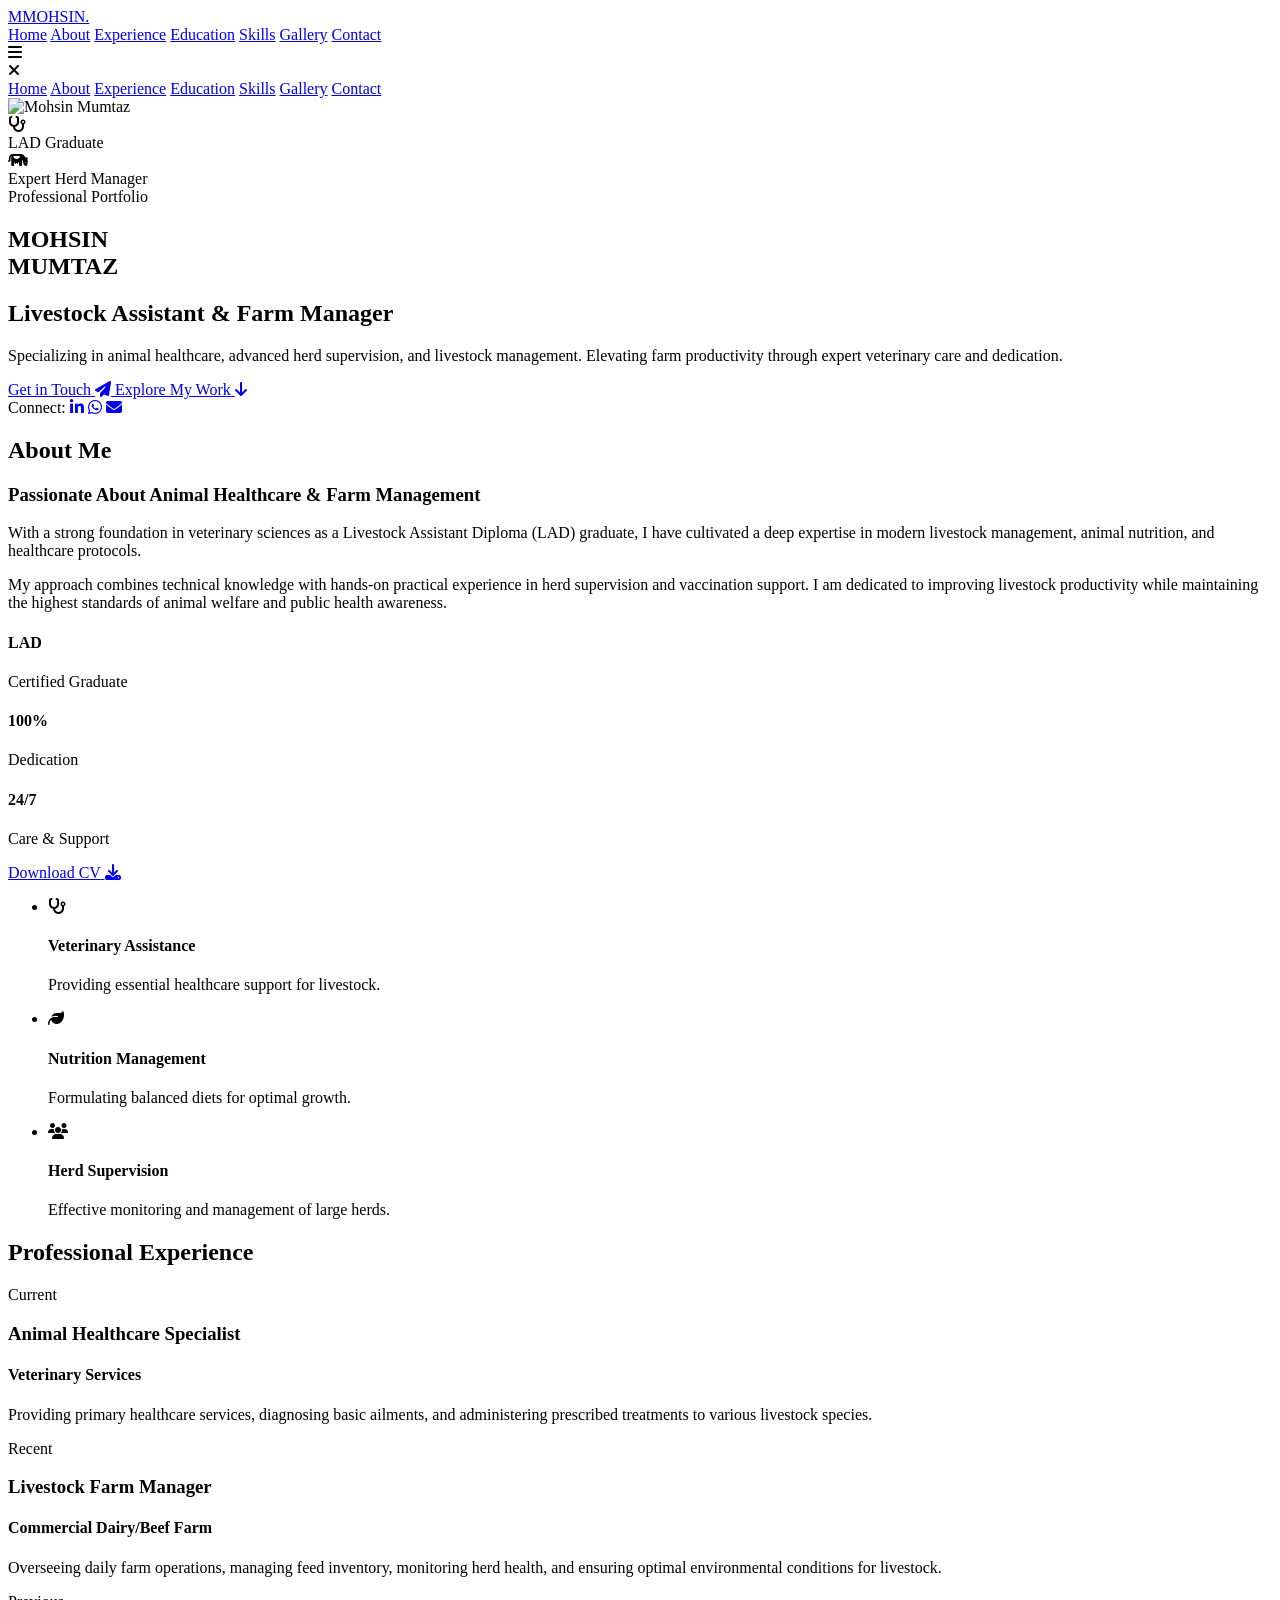
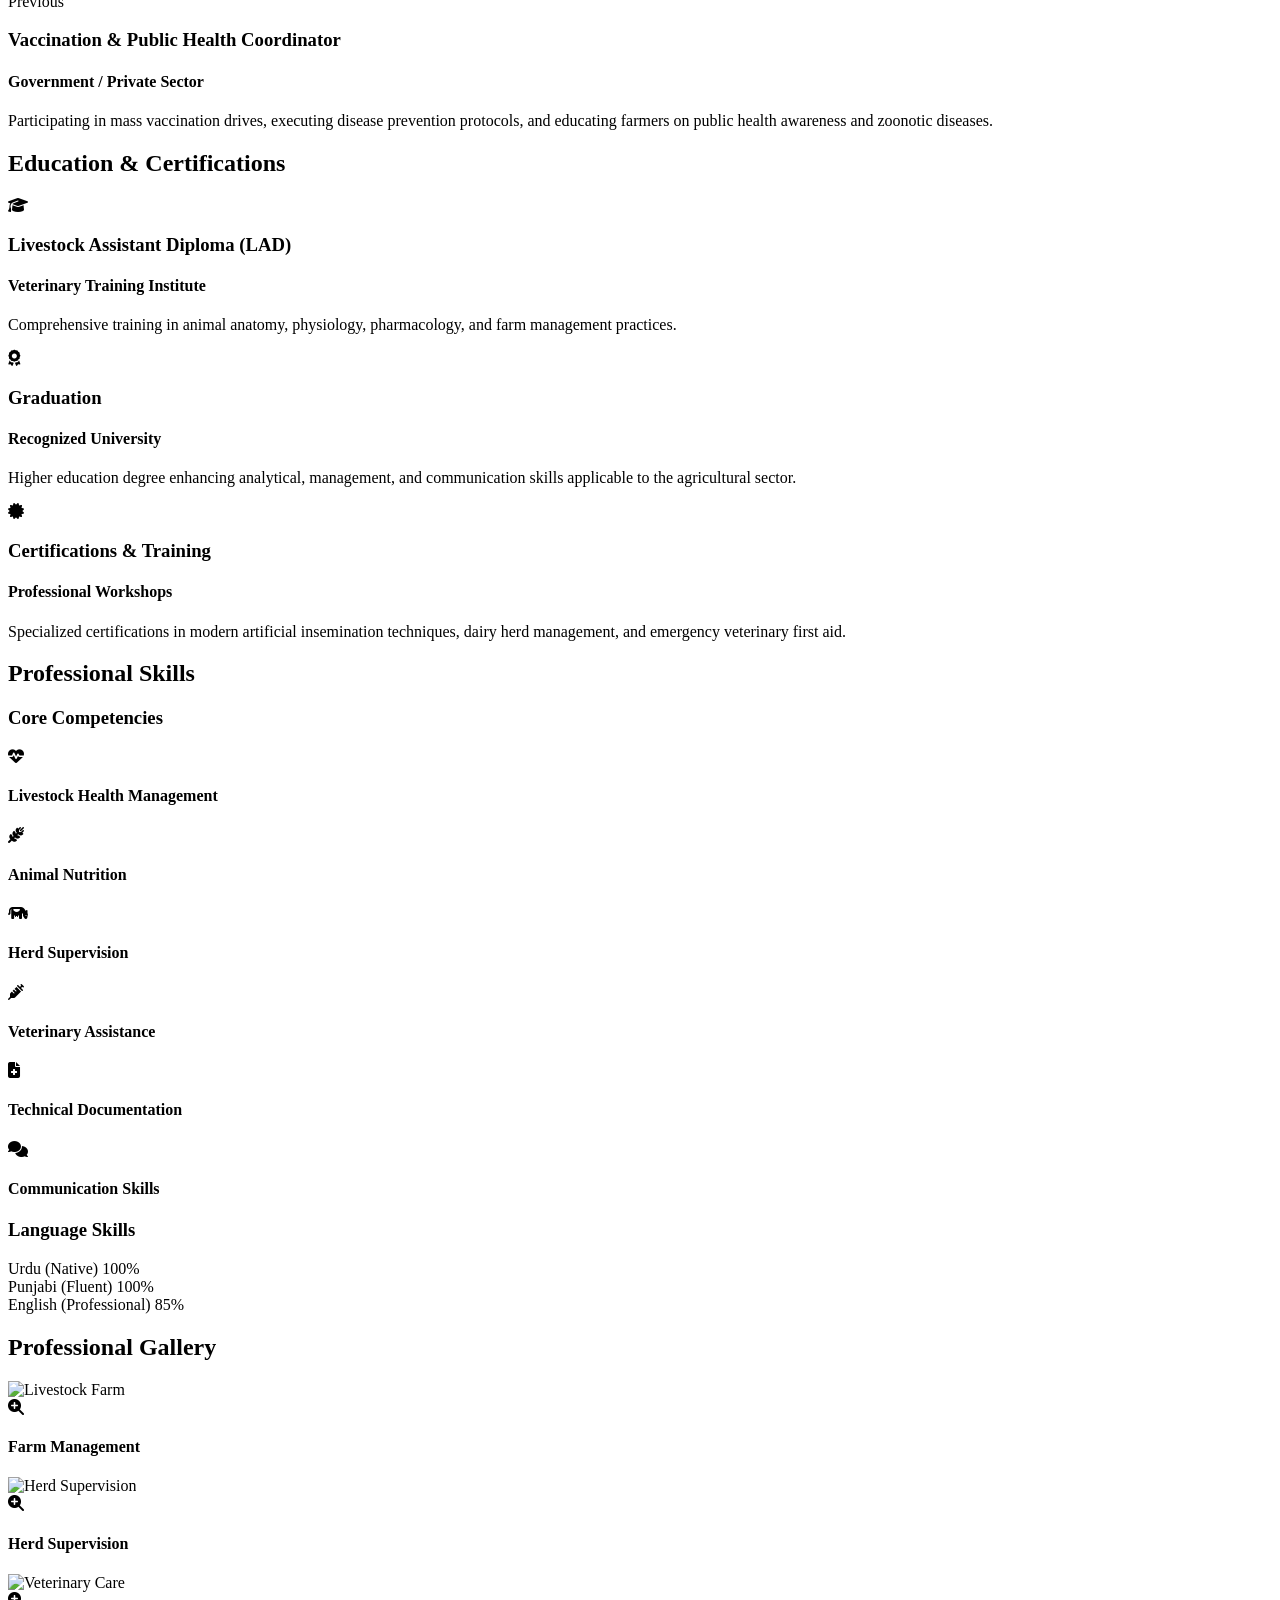
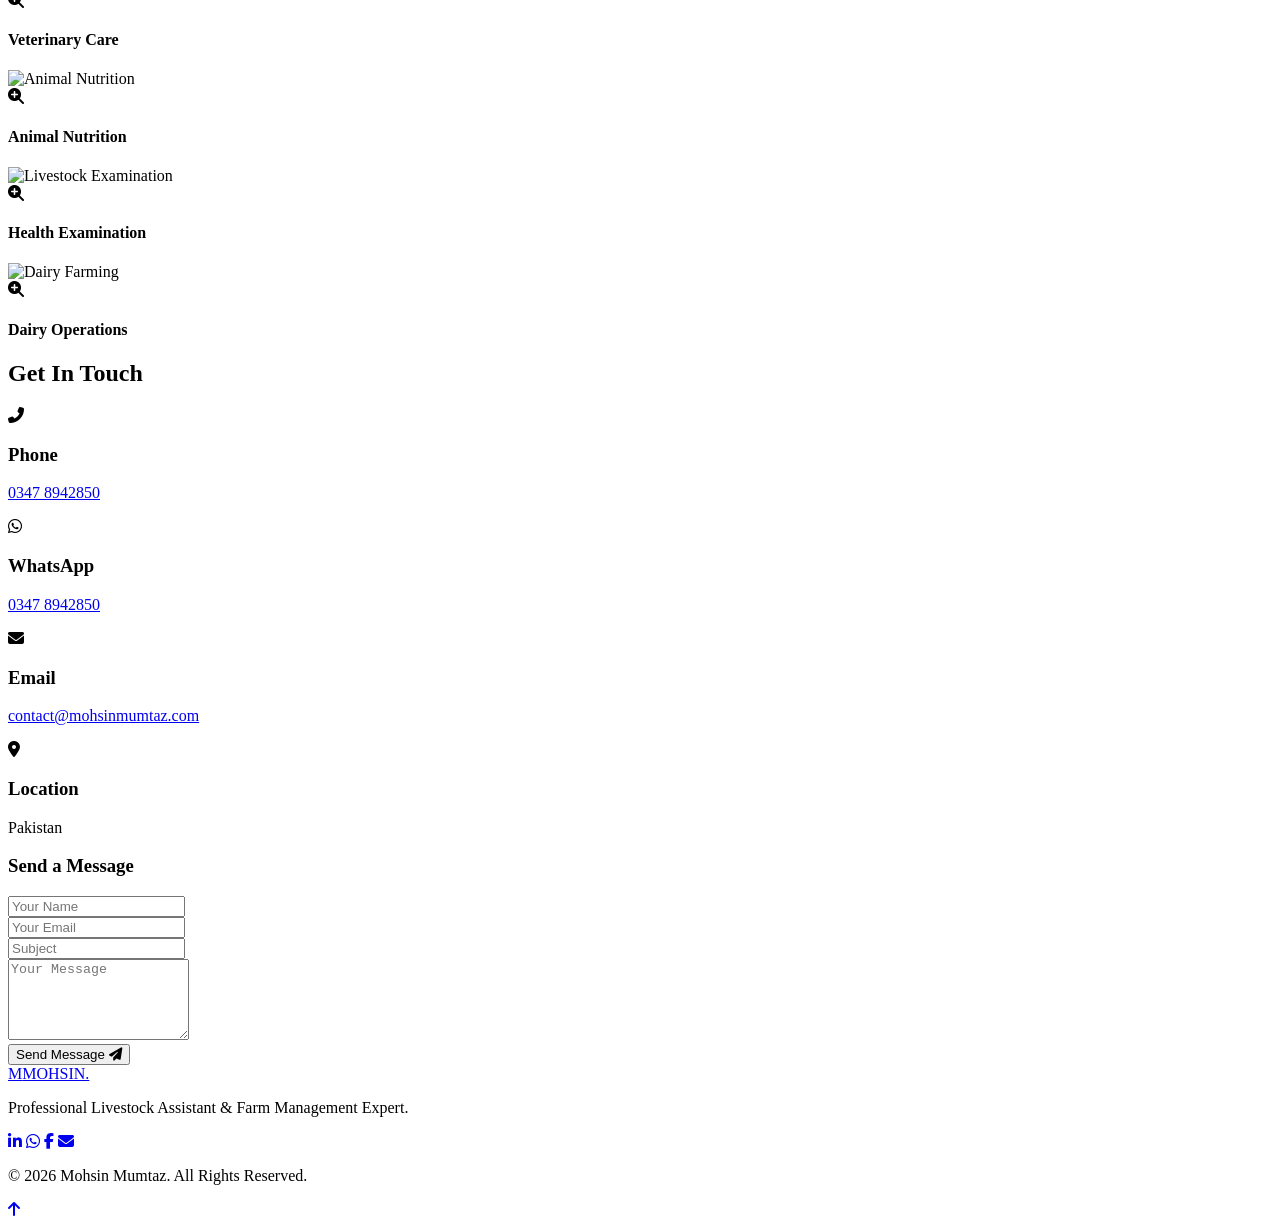
==== index.html @ 1c67858e "Add files via upload" ====
<!DOCTYPE html>
<html lang="en">
<head>
    <meta charset="UTF-8">
    <meta name="viewport" content="width=device-width, initial-scale=1.0">
    <meta name="description" content="Mohsin Mumtaz - Professional Portfolio. Livestock Assistant Diploma (LAD) Graduate specializing in animal healthcare, farm management, and herd supervision.">
    <title>Mohsin Mumtaz | Professional Portfolio</title>
    
    <!-- Fonts -->
    <link rel="preconnect" href="https://fonts.googleapis.com">
    <link rel="preconnect" href="https://fonts.gstatic.com" crossorigin>
    <link href="https://fonts.googleapis.com/css2?family=Outfit:wght@300;400;500;600;700;800&family=Inter:wght@300;400;500;600&display=swap" rel="stylesheet">
    
    <!-- Icons -->
    <link rel="stylesheet" href="https://cdnjs.cloudflare.com/ajax/libs/font-awesome/6.4.0/css/all.min.css">
    
    <!-- Styles -->
    <link rel="stylesheet" href="styles.css">
</head>
<body>
    <!-- Background Effects -->
    <div class="bg-glow bg-glow-1"></div>
    <div class="bg-glow bg-glow-2"></div>
    <div class="bg-glow bg-glow-3"></div>

    <!-- Navigation -->
    <nav class="navbar" id="navbar">
        <div class="container nav-container">
            <a href="#" class="logo">
                <span class="logo-m">M</span><span class="logo-text">MOHSIN.</span>
            </a>
            <div class="nav-links">
                <a href="#home" class="nav-link active">Home</a>
                <a href="#about" class="nav-link">About</a>
                <a href="#experience" class="nav-link">Experience</a>
                <a href="#education" class="nav-link">Education</a>
                <a href="#skills" class="nav-link">Skills</a>
                <a href="#gallery" class="nav-link">Gallery</a>
                <a href="#contact" class="nav-link">Contact</a>
            </div>
            <div class="hamburger">
                <i class="fas fa-bars"></i>
            </div>
        </div>
    </nav>

    <!-- Mobile Menu -->
    <div class="mobile-menu">
        <div class="close-menu"><i class="fas fa-times"></i></div>
        <div class="mobile-nav-links">
            <a href="#home" class="mobile-nav-link">Home</a>
            <a href="#about" class="mobile-nav-link">About</a>
            <a href="#experience" class="mobile-nav-link">Experience</a>
            <a href="#education" class="mobile-nav-link">Education</a>
            <a href="#skills" class="mobile-nav-link">Skills</a>
            <a href="#gallery" class="mobile-nav-link">Gallery</a>
            <a href="#contact" class="mobile-nav-link">Contact</a>
        </div>
    </div>

    <main>
        <!-- Hero Section -->
        <section id="home" class="hero-v2">
            <!-- Animated Background Grid & Blobs -->
            <div class="hero-bg-elements">
                <div class="hero-blob blob-1"></div>
                <div class="hero-blob blob-2"></div>
                <div class="hero-grid"></div>
            </div>
            
            <div class="container hero-v2-container">
                <div class="hero-v2-wrapper">
                    <!-- Central Profile Profile -->
                    <div class="hero-v2-visual reveal-up">
                        <div class="hero-profile-container">
                            <div class="hero-profile-glow"></div>
                            <div class="hero-profile-img-wrap">
                                <img src="profile.jpg" alt="Mohsin Mumtaz" class="hero-profile-img">
                            </div>
                            
                            <!-- Floating Elements -->
                            <div class="hero-float-badge float-left">
                                <div class="badge-icon"><i class="fas fa-stethoscope"></i></div>
                                <div class="badge-text">
                                    <span class="badge-title">LAD</span>
                                    <span class="badge-desc">Graduate</span>
                                </div>
                            </div>
                            
                            <div class="hero-float-badge float-right">
                                <div class="badge-icon"><i class="fas fa-cow"></i></div>
                                <div class="badge-text">
                                    <span class="badge-title">Expert</span>
                                    <span class="badge-desc">Herd Manager</span>
                                </div>
                            </div>
                        </div>
                    </div>

                    <!-- Main Text Content -->
                    <div class="hero-v2-content reveal-up" style="transition-delay: 0.2s;">
                        <div class="hero-v2-greeting">
                            <span class="greeting-line"></span>
                            <span class="greeting-text">Professional Portfolio</span>
                            <span class="greeting-line"></span>
                        </div>
                        <h1 class="hero-v2-title">MOHSIN <br><span class="text-gradient">MUMTAZ</span></h1>
                        <h2 class="hero-v2-subtitle">Livestock Assistant & Farm Manager</h2>
                        <p class="hero-v2-description">
                            Specializing in animal healthcare, advanced herd supervision, and livestock management. Elevating farm productivity through expert veterinary care and dedication.
                        </p>
                        
                        <div class="hero-v2-actions">
                            <a href="#contact" class="btn-glow-primary">
                                <span>Get in Touch</span>
                                <i class="fas fa-paper-plane"></i>
                            </a>
                            <a href="#about" class="btn-glow-secondary">
                                <span>Explore My Work</span>
                                <i class="fas fa-arrow-down"></i>
                            </a>
                        </div>
                        
                        <div class="hero-v2-socials">
                            <span class="social-label">Connect:</span>
                            <a href="#" aria-label="LinkedIn" class="social-bubble"><i class="fab fa-linkedin-in"></i></a>
                            <a href="https://wa.me/923478942850" target="_blank" aria-label="WhatsApp" class="social-bubble"><i class="fab fa-whatsapp"></i></a>
                            <a href="mailto:contact@mohsinmumtaz.com" aria-label="Email" class="social-bubble"><i class="fas fa-envelope"></i></a>
                        </div>
                    </div>
                </div>
            </div>
            
            <div class="scroll-indicator">
                <div class="mouse">
                    <div class="wheel"></div>
                </div>
                <div class="arrow-scroll">
                    <span></span>
                    <span></span>
                    <span></span>
                </div>
            </div>
        </section>

        <!-- About Section -->
        <section id="about" class="about section-padding">
            <div class="container">
                <div class="section-header reveal-up">
                    <h2 class="section-title">About <span class="text-gradient">Me</span></h2>
                    <div class="section-line"></div>
                </div>
                
                <div class="about-content">
                    <div class="about-text reveal-left">
                        <h3 class="about-heading">Passionate About Animal Healthcare & Farm Management</h3>
                        <p>
                            With a strong foundation in veterinary sciences as a Livestock Assistant Diploma (LAD) graduate, I have cultivated a deep expertise in modern livestock management, animal nutrition, and healthcare protocols.
                        </p>
                        <p>
                            My approach combines technical knowledge with hands-on practical experience in herd supervision and vaccination support. I am dedicated to improving livestock productivity while maintaining the highest standards of animal welfare and public health awareness.
                        </p>
                        <div class="stats-grid">
                            <div class="stat-box">
                                <h4 class="stat-number">LAD</h4>
                                <p class="stat-text">Certified Graduate</p>
                            </div>
                            <div class="stat-box">
                                <h4 class="stat-number">100%</h4>
                                <p class="stat-text">Dedication</p>
                            </div>
                            <div class="stat-box">
                                <h4 class="stat-number">24/7</h4>
                                <p class="stat-text">Care & Support</p>
                            </div>
                        </div>
                        <a href="#" class="btn btn-outline mt-4">
                            <span>Download CV</span> <i class="fas fa-download"></i>
                        </a>
                    </div>
                    <div class="about-visual reveal-right">
                        <div class="glass-panel">
                            <ul class="focus-list">
                                <li>
                                    <div class="focus-icon"><i class="fas fa-stethoscope"></i></div>
                                    <div class="focus-text">
                                        <h4>Veterinary Assistance</h4>
                                        <p>Providing essential healthcare support for livestock.</p>
                                    </div>
                                </li>
                                <li>
                                    <div class="focus-icon"><i class="fas fa-leaf"></i></div>
                                    <div class="focus-text">
                                        <h4>Nutrition Management</h4>
                                        <p>Formulating balanced diets for optimal growth.</p>
                                    </div>
                                </li>
                                <li>
                                    <div class="focus-icon"><i class="fas fa-users"></i></div>
                                    <div class="focus-text">
                                        <h4>Herd Supervision</h4>
                                        <p>Effective monitoring and management of large herds.</p>
                                    </div>
                                </li>
                            </ul>
                        </div>
                    </div>
                </div>
            </div>
        </section>

        <!-- Experience Section -->
        <section id="experience" class="experience section-padding bg-darker">
            <div class="container">
                <div class="section-header reveal-up">
                    <h2 class="section-title">Professional <span class="text-gradient">Experience</span></h2>
                    <div class="section-line"></div>
                </div>

                <div class="timeline">
                    <div class="timeline-item reveal-up">
                        <div class="timeline-dot"></div>
                        <div class="timeline-content glass-card">
                            <div class="timeline-date">Current</div>
                            <h3 class="timeline-title">Animal Healthcare Specialist</h3>
                            <h4 class="timeline-subtitle">Veterinary Services</h4>
                            <p>Providing primary healthcare services, diagnosing basic ailments, and administering prescribed treatments to various livestock species.</p>
                        </div>
                    </div>
                    
                    <div class="timeline-item reveal-up" style="transition-delay: 0.1s;">
                        <div class="timeline-dot"></div>
                        <div class="timeline-content glass-card">
                            <div class="timeline-date">Recent</div>
                            <h3 class="timeline-title">Livestock Farm Manager</h3>
                            <h4 class="timeline-subtitle">Commercial Dairy/Beef Farm</h4>
                            <p>Overseeing daily farm operations, managing feed inventory, monitoring herd health, and ensuring optimal environmental conditions for livestock.</p>
                        </div>
                    </div>

                    <div class="timeline-item reveal-up" style="transition-delay: 0.2s;">
                        <div class="timeline-dot"></div>
                        <div class="timeline-content glass-card">
                            <div class="timeline-date">Previous</div>
                            <h3 class="timeline-title">Vaccination & Public Health Coordinator</h3>
                            <h4 class="timeline-subtitle">Government / Private Sector</h4>
                            <p>Participating in mass vaccination drives, executing disease prevention protocols, and educating farmers on public health awareness and zoonotic diseases.</p>
                        </div>
                    </div>
                </div>
            </div>
        </section>

        <!-- Education Section -->
        <section id="education" class="education section-padding">
            <div class="container">
                <div class="section-header reveal-up">
                    <h2 class="section-title">Education & <span class="text-gradient">Certifications</span></h2>
                    <div class="section-line"></div>
                </div>

                <div class="edu-grid">
                    <div class="edu-card glass-card reveal-up">
                        <div class="edu-icon"><i class="fas fa-graduation-cap"></i></div>
                        <div class="edu-content">
                            <h3 class="edu-degree">Livestock Assistant Diploma (LAD)</h3>
                            <h4 class="edu-institute">Veterinary Training Institute</h4>
                            <p class="edu-desc">Comprehensive training in animal anatomy, physiology, pharmacology, and farm management practices.</p>
                        </div>
                    </div>
                    
                    <div class="edu-card glass-card reveal-up" style="transition-delay: 0.1s;">
                        <div class="edu-icon"><i class="fas fa-award"></i></div>
                        <div class="edu-content">
                            <h3 class="edu-degree">Graduation</h3>
                            <h4 class="edu-institute">Recognized University</h4>
                            <p class="edu-desc">Higher education degree enhancing analytical, management, and communication skills applicable to the agricultural sector.</p>
                        </div>
                    </div>

                    <div class="edu-card glass-card reveal-up" style="transition-delay: 0.2s;">
                        <div class="edu-icon"><i class="fas fa-certificate"></i></div>
                        <div class="edu-content">
                            <h3 class="edu-degree">Certifications & Training</h3>
                            <h4 class="edu-institute">Professional Workshops</h4>
                            <p class="edu-desc">Specialized certifications in modern artificial insemination techniques, dairy herd management, and emergency veterinary first aid.</p>
                        </div>
                    </div>
                </div>
            </div>
        </section>

        <!-- Skills Section -->
        <section id="skills" class="skills section-padding bg-darker">
            <div class="container">
                <div class="section-header reveal-up">
                    <h2 class="section-title">Professional <span class="text-gradient">Skills</span></h2>
                    <div class="section-line"></div>
                </div>

                <div class="skills-wrapper">
                    <div class="tech-skills">
                        <h3 class="skills-heading reveal-up">Core Competencies</h3>
                        <div class="skills-grid">
                            <div class="skill-card glass-card reveal-up">
                                <i class="fas fa-heartbeat skill-icon"></i>
                                <h4>Livestock Health Management</h4>
                            </div>
                            <div class="skill-card glass-card reveal-up" style="transition-delay: 0.05s;">
                                <i class="fas fa-wheat-awn skill-icon"></i>
                                <h4>Animal Nutrition</h4>
                            </div>
                            <div class="skill-card glass-card reveal-up" style="transition-delay: 0.1s;">
                                <i class="fas fa-cow skill-icon"></i>
                                <h4>Herd Supervision</h4>
                            </div>
                            <div class="skill-card glass-card reveal-up" style="transition-delay: 0.15s;">
                                <i class="fas fa-syringe skill-icon"></i>
                                <h4>Veterinary Assistance</h4>
                            </div>
                            <div class="skill-card glass-card reveal-up" style="transition-delay: 0.2s;">
                                <i class="fas fa-file-medical skill-icon"></i>
                                <h4>Technical Documentation</h4>
                            </div>
                            <div class="skill-card glass-card reveal-up" style="transition-delay: 0.25s;">
                                <i class="fas fa-comments skill-icon"></i>
                                <h4>Communication Skills</h4>
                            </div>
                        </div>
                    </div>

                    <div class="lang-skills reveal-left">
                        <h3 class="skills-heading">Language Skills</h3>
                        <div class="lang-container glass-panel">
                            <div class="lang-item">
                                <div class="lang-info">
                                    <span class="lang-name">Urdu (Native)</span>
                                    <span class="lang-percent">100%</span>
                                </div>
                                <div class="progress-bar">
                                    <div class="progress" style="width: 100%;"></div>
                                </div>
                            </div>
                            <div class="lang-item">
                                <div class="lang-info">
                                    <span class="lang-name">Punjabi (Fluent)</span>
                                    <span class="lang-percent">100%</span>
                                </div>
                                <div class="progress-bar">
                                    <div class="progress" style="width: 100%;"></div>
                                </div>
                            </div>
                            <div class="lang-item">
                                <div class="lang-info">
                                    <span class="lang-name">English (Professional)</span>
                                    <span class="lang-percent">85%</span>
                                </div>
                                <div class="progress-bar">
                                    <div class="progress" style="width: 85%;"></div>
                                </div>
                            </div>
                        </div>
                    </div>
                </div>
            </div>
        </section>

        <!-- Gallery Section -->
        <section id="gallery" class="gallery section-padding">
            <div class="container">
                <div class="section-header reveal-up">
                    <h2 class="section-title">Professional <span class="text-gradient">Gallery</span></h2>
                    <div class="section-line"></div>
                </div>

                <div class="gallery-grid">
                    <div class="gallery-item reveal-up">
                        <div class="gallery-img-wrapper">
                            <img src="https://images.unsplash.com/photo-1544026246-a454cb00c4c5?auto=format&fit=crop&q=80" alt="Livestock Farm" class="gallery-img">
                            <div class="gallery-overlay">
                                <div class="gallery-overlay-content">
                                    <i class="fas fa-search-plus"></i>
                                    <h4>Farm Management</h4>
                                </div>
                            </div>
                        </div>
                    </div>
                    <div class="gallery-item reveal-up" style="transition-delay: 0.1s;">
                        <div class="gallery-img-wrapper">
                            <img src="https://images.unsplash.com/photo-1582049303350-a9cb57b7bb69?auto=format&fit=crop&q=80" alt="Herd Supervision" class="gallery-img">
                            <div class="gallery-overlay">
                                <div class="gallery-overlay-content">
                                    <i class="fas fa-search-plus"></i>
                                    <h4>Herd Supervision</h4>
                                </div>
                            </div>
                        </div>
                    </div>
                    <div class="gallery-item reveal-up" style="transition-delay: 0.2s;">
                        <div class="gallery-img-wrapper">
                            <img src="https://images.unsplash.com/photo-1524024973431-2ad916746881?auto=format&fit=crop&q=80" alt="Veterinary Care" class="gallery-img">
                            <div class="gallery-overlay">
                                <div class="gallery-overlay-content">
                                    <i class="fas fa-search-plus"></i>
                                    <h4>Veterinary Care</h4>
                                </div>
                            </div>
                        </div>
                    </div>
                    <div class="gallery-item reveal-up">
                        <div class="gallery-img-wrapper">
                            <img src="https://images.unsplash.com/photo-1596733430284-f74370603735?auto=format&fit=crop&q=80" alt="Animal Nutrition" class="gallery-img">
                            <div class="gallery-overlay">
                                <div class="gallery-overlay-content">
                                    <i class="fas fa-search-plus"></i>
                                    <h4>Animal Nutrition</h4>
                                </div>
                            </div>
                        </div>
                    </div>
                    <div class="gallery-item reveal-up" style="transition-delay: 0.1s;">
                        <div class="gallery-img-wrapper">
                            <img src="https://images.unsplash.com/photo-1516467508483-a7212febe31a?auto=format&fit=crop&q=80" alt="Livestock Examination" class="gallery-img">
                            <div class="gallery-overlay">
                                <div class="gallery-overlay-content">
                                    <i class="fas fa-search-plus"></i>
                                    <h4>Health Examination</h4>
                                </div>
                            </div>
                        </div>
                    </div>
                    <div class="gallery-item reveal-up" style="transition-delay: 0.2s;">
                        <div class="gallery-img-wrapper">
                            <img src="https://images.unsplash.com/photo-1500595046743-cd271d694d30?auto=format&fit=crop&q=80" alt="Dairy Farming" class="gallery-img">
                            <div class="gallery-overlay">
                                <div class="gallery-overlay-content">
                                    <i class="fas fa-search-plus"></i>
                                    <h4>Dairy Operations</h4>
                                </div>
                            </div>
                        </div>
                    </div>
                </div>
            </div>
        </section>

        <!-- Contact Section -->
        <section id="contact" class="contact section-padding bg-darker">
            <div class="container">
                <div class="section-header reveal-up">
                    <h2 class="section-title">Get In <span class="text-gradient">Touch</span></h2>
                    <div class="section-line"></div>
                </div>

                <div class="contact-wrapper">
                    <div class="contact-info reveal-left">
                        <div class="contact-card glass-card">
                            <div class="contact-icon"><i class="fas fa-phone-alt"></i></div>
                            <div class="contact-details">
                                <h3>Phone</h3>
                                <p><a href="tel:+923478942850">0347 8942850</a></p>
                            </div>
                        </div>
                        
                        <div class="contact-card glass-card">
                            <div class="contact-icon"><i class="fab fa-whatsapp"></i></div>
                            <div class="contact-details">
                                <h3>WhatsApp</h3>
                                <p><a href="https://wa.me/923478942850" target="_blank">0347 8942850</a></p>
                            </div>
                        </div>

                        <div class="contact-card glass-card">
                            <div class="contact-icon"><i class="fas fa-envelope"></i></div>
                            <div class="contact-details">
                                <h3>Email</h3>
                                <p><a href="mailto:contact@mohsinmumtaz.com">contact@mohsinmumtaz.com</a></p>
                            </div>
                        </div>

                        <div class="contact-card glass-card">
                            <div class="contact-icon"><i class="fas fa-map-marker-alt"></i></div>
                            <div class="contact-details">
                                <h3>Location</h3>
                                <p>Pakistan</p>
                            </div>
                        </div>
                    </div>

                    <div class="contact-form-container glass-panel reveal-right">
                        <h3 class="form-title">Send a Message</h3>
                        <form class="contact-form" id="contactForm">
                            <div class="form-group">
                                <input type="text" id="name" class="form-control" placeholder="Your Name" required>
                            </div>
                            <div class="form-group">
                                <input type="email" id="email" class="form-control" placeholder="Your Email" required>
                            </div>
                            <div class="form-group">
                                <input type="text" id="subject" class="form-control" placeholder="Subject" required>
                            </div>
                            <div class="form-group">
                                <textarea id="message" class="form-control" rows="5" placeholder="Your Message" required></textarea>
                            </div>
                            <button type="submit" class="btn btn-primary btn-block">
                                <span>Send Message</span> <i class="fas fa-paper-plane"></i>
                            </button>
                        </form>
                    </div>
                </div>
            </div>
        </section>
    </main>

    <!-- Footer -->
    <footer class="footer">
        <div class="container">
            <div class="footer-content">
                <div class="footer-brand">
                    <a href="#" class="logo">
                        <span class="logo-m">M</span><span class="logo-text">MOHSIN.</span>
                    </a>
                    <p class="footer-desc">Professional Livestock Assistant & Farm Management Expert.</p>
                </div>
                <div class="footer-social">
                    <a href="#" class="social-icon"><i class="fab fa-linkedin-in"></i></a>
                    <a href="https://wa.me/923478942850" class="social-icon" target="_blank"><i class="fab fa-whatsapp"></i></a>
                    <a href="#" class="social-icon"><i class="fab fa-facebook-f"></i></a>
                    <a href="mailto:contact@mohsinmumtaz.com" class="social-icon"><i class="fas fa-envelope"></i></a>
                </div>
            </div>
            <div class="footer-bottom">
                <p>&copy; 2026 Mohsin Mumtaz. All Rights Reserved.</p>
            </div>
        </div>
        
        <a href="#home" class="scroll-top" id="scrollTop">
            <i class="fas fa-arrow-up"></i>
        </a>
    </footer>

    <script src="script.js"></script>
</body>
</html>
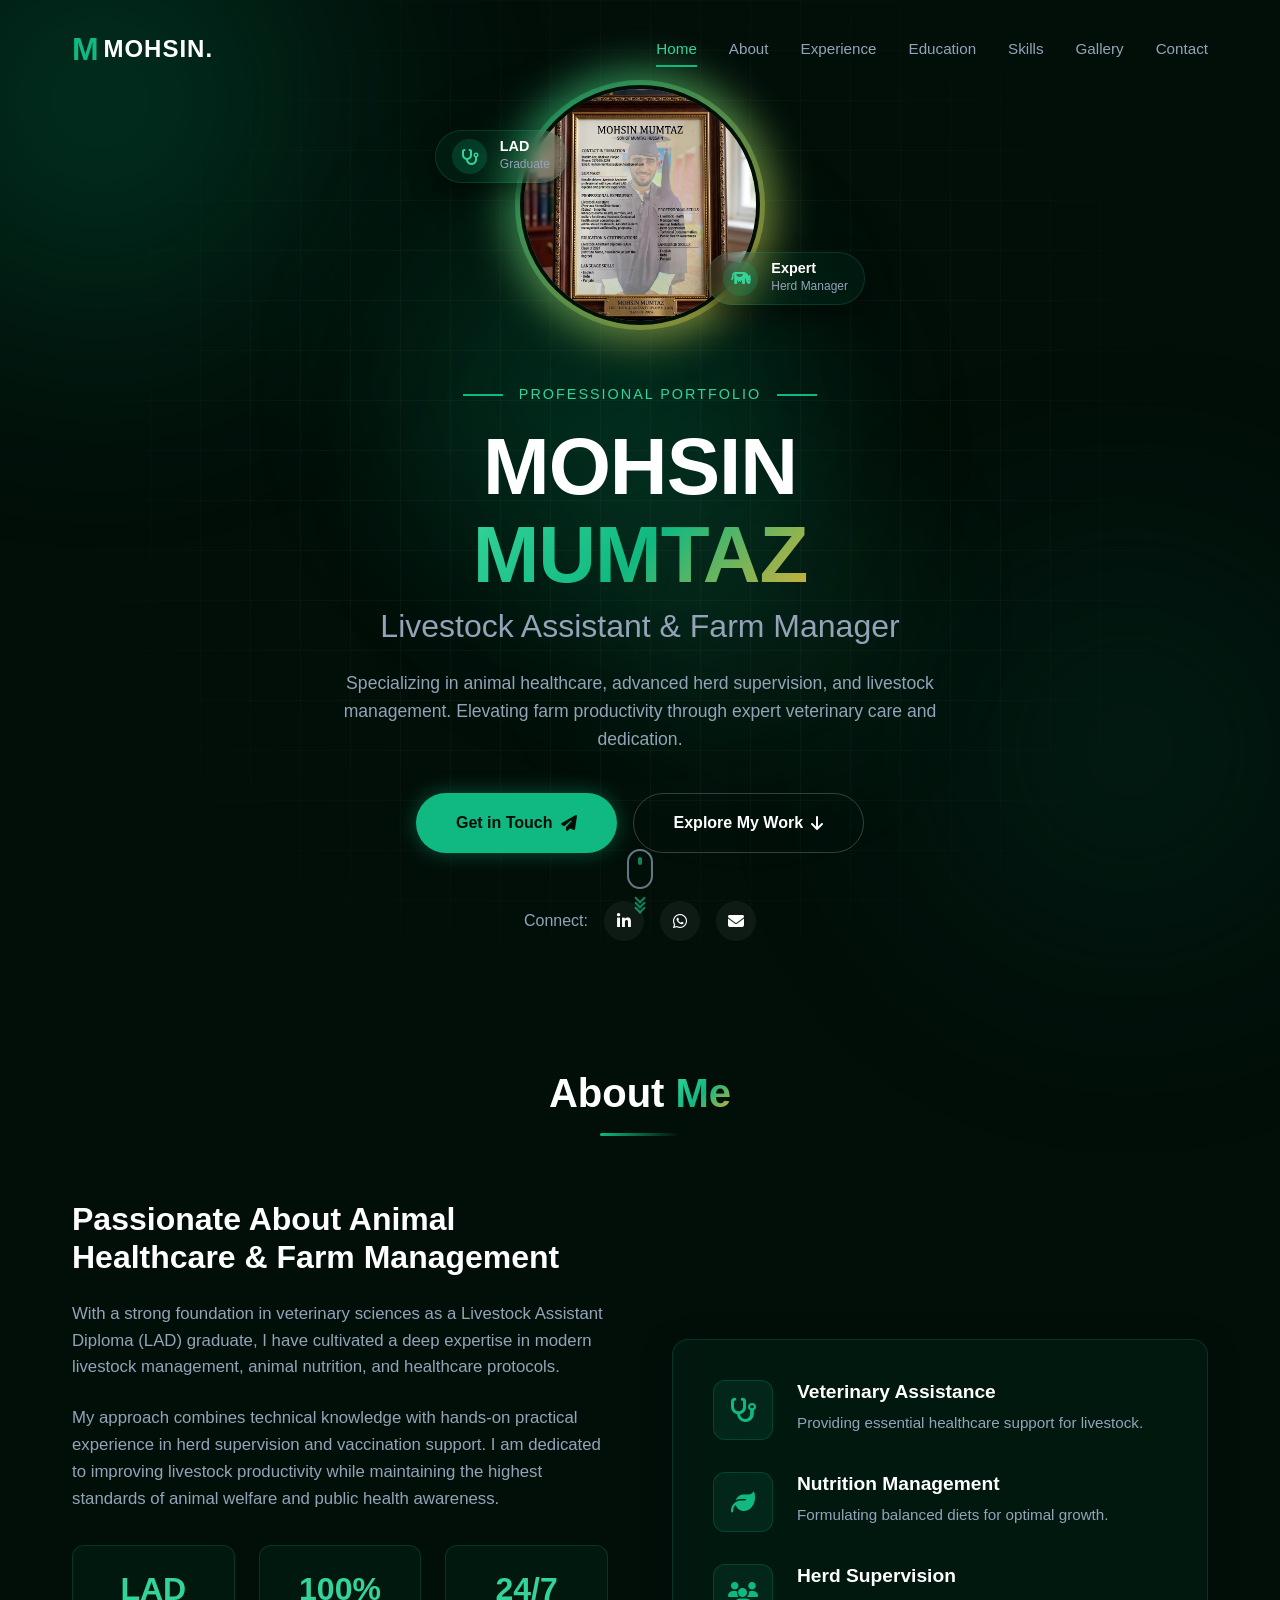
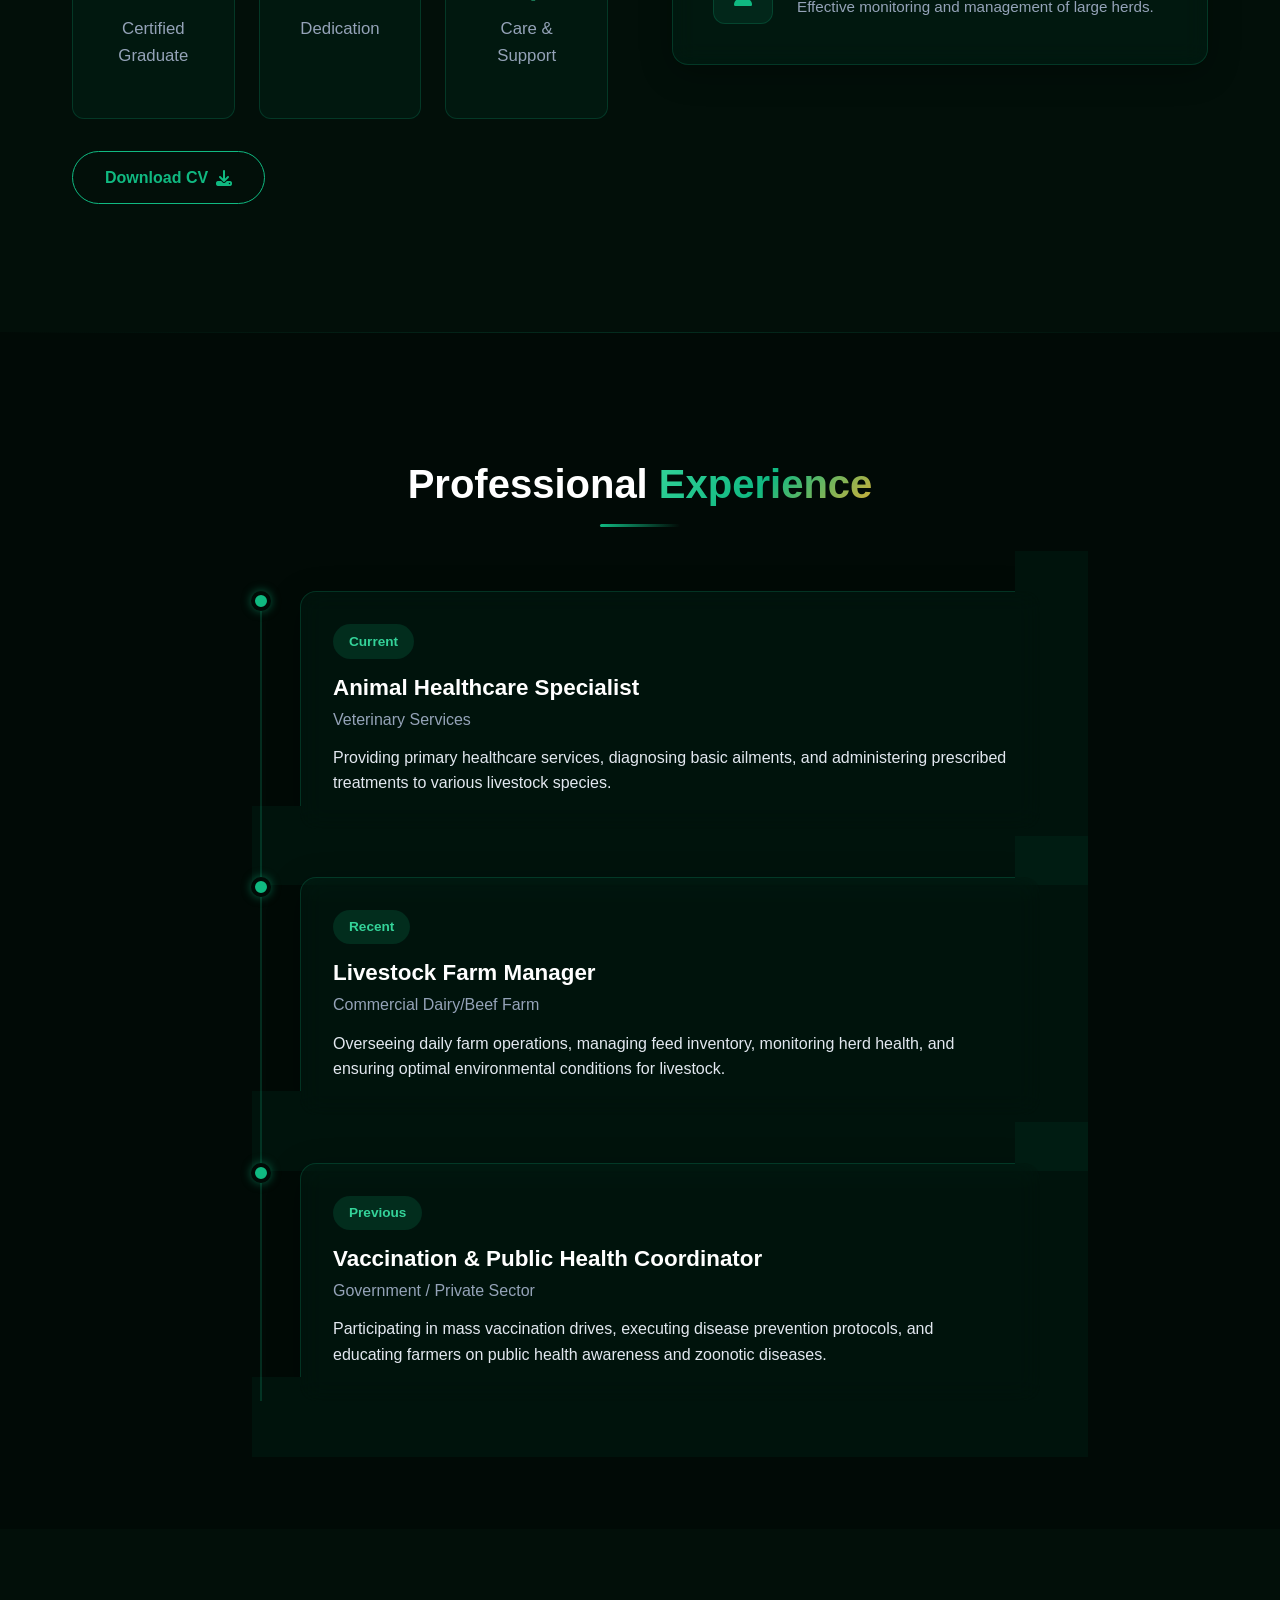
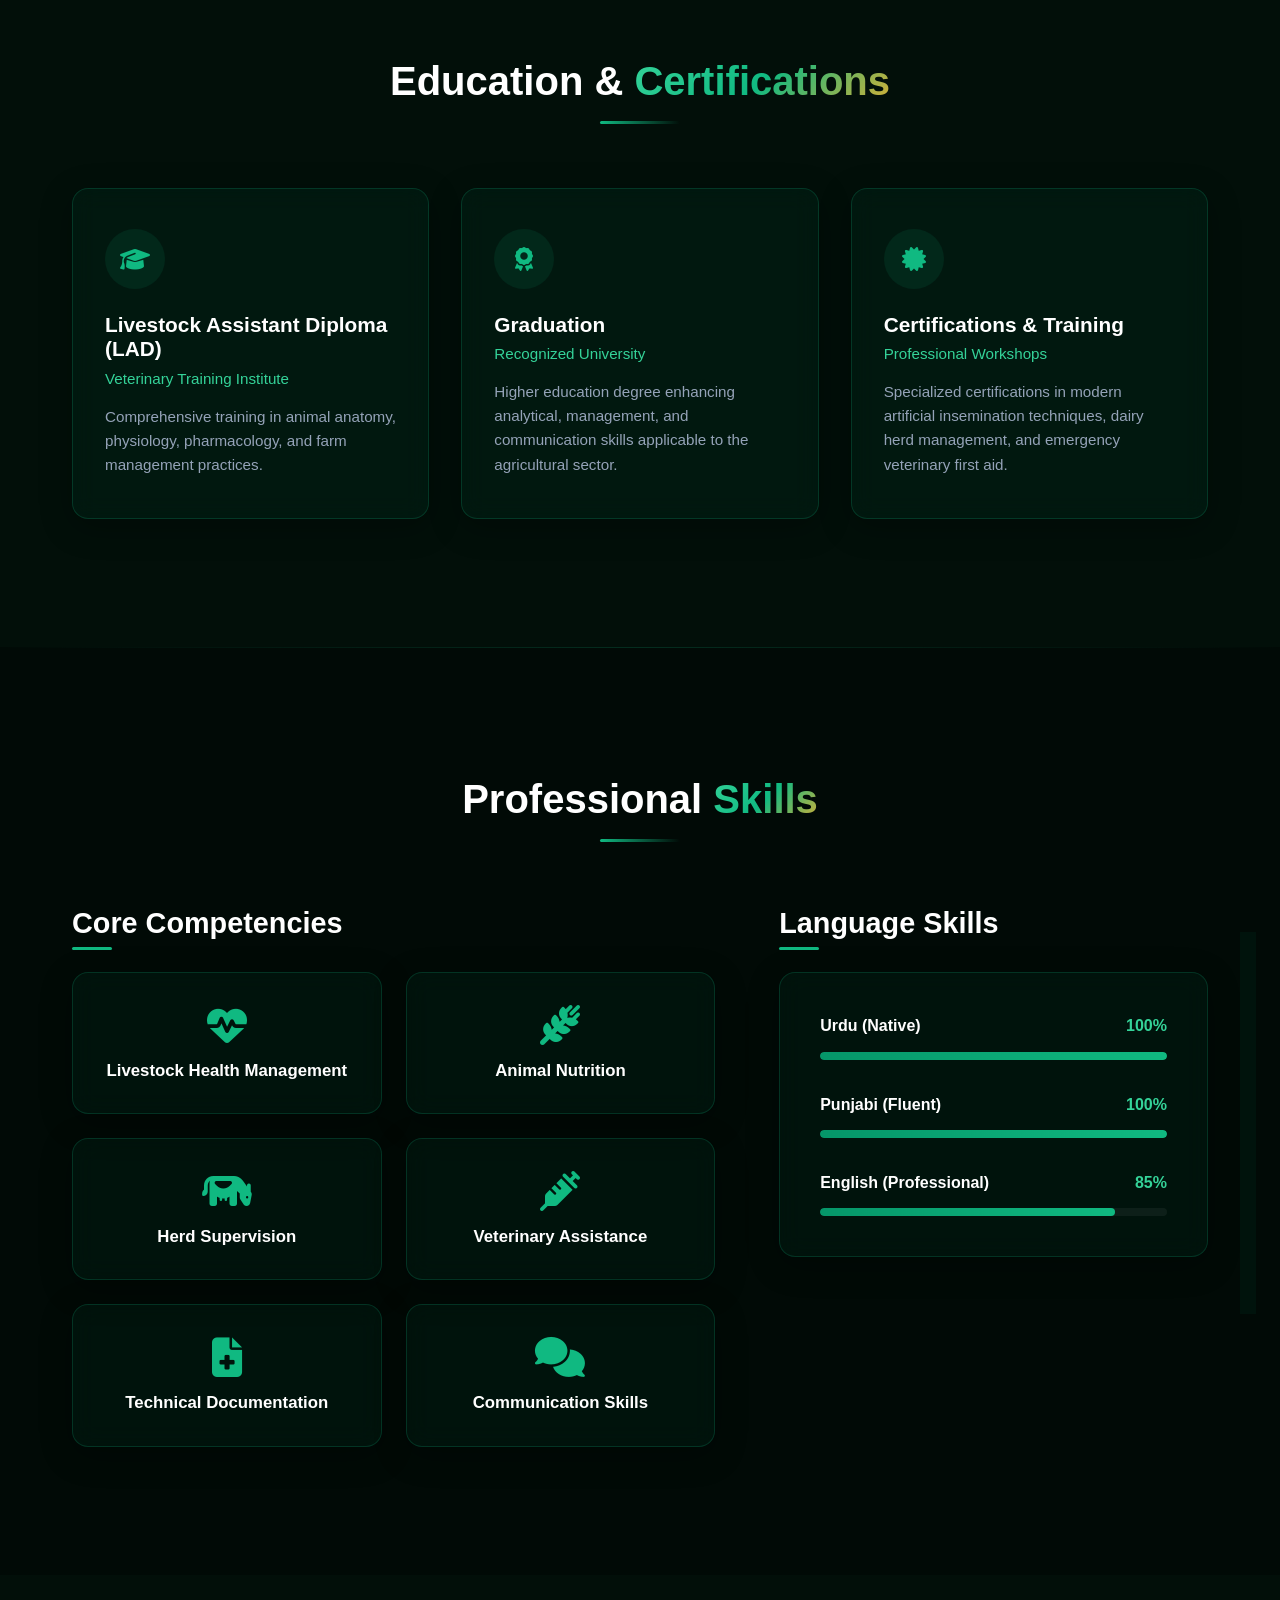
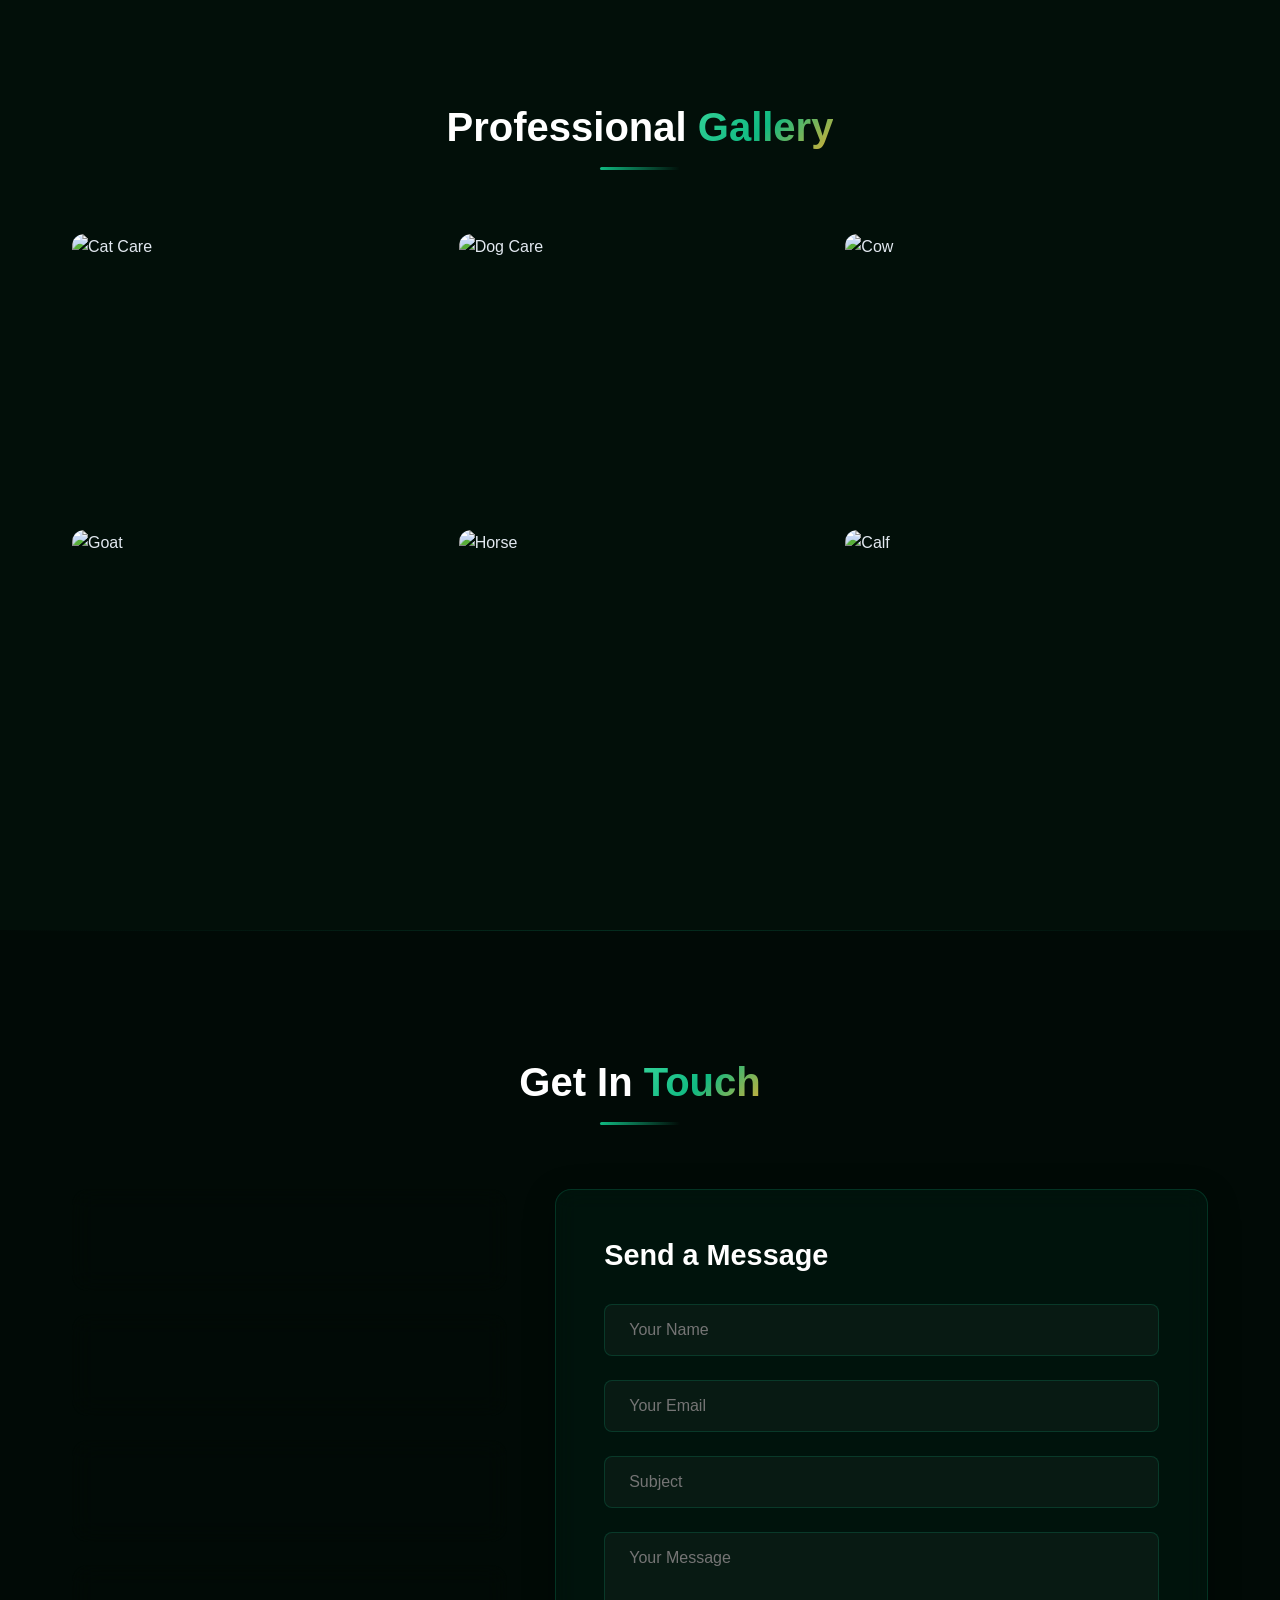
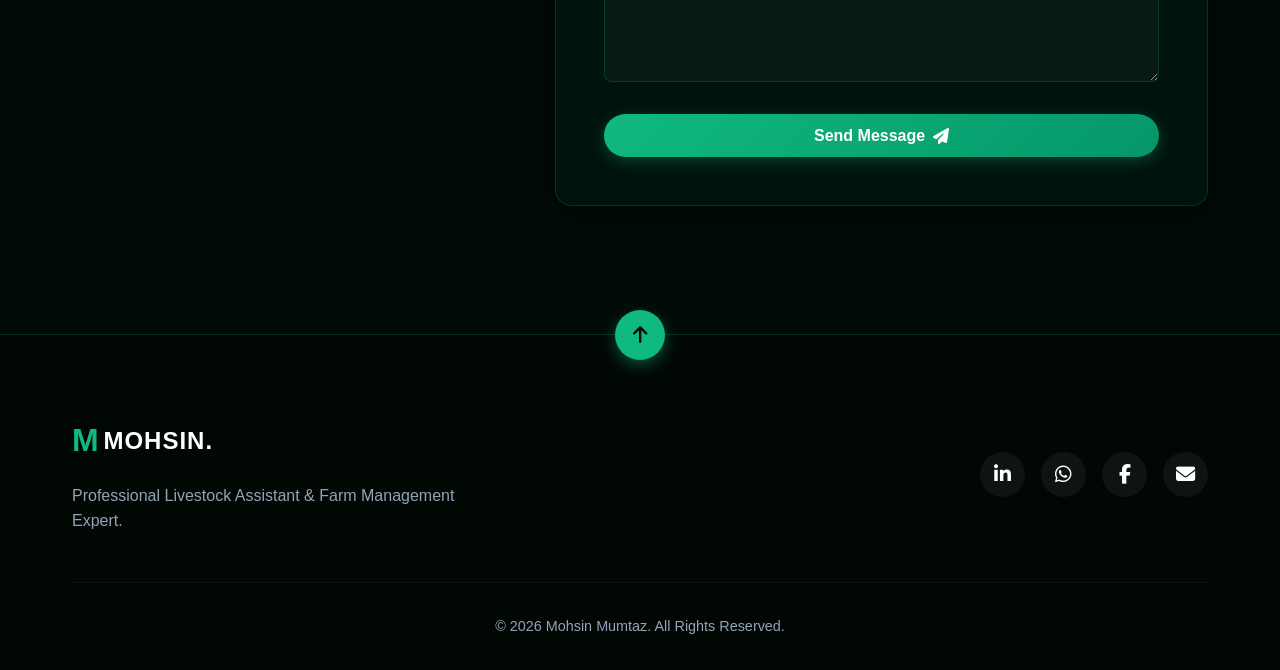
==== commit a8264386: "Add files via upload" ====
--- a/index.html
+++ b/index.html
@@ -376,66 +376,66 @@
                 <div class="gallery-grid">
                     <div class="gallery-item reveal-up">
                         <div class="gallery-img-wrapper">
-                            <img src="https://images.unsplash.com/photo-1544026246-a454cb00c4c5?auto=format&fit=crop&q=80" alt="Livestock Farm" class="gallery-img">
+                            <img src="https://images.pexels.com/photos/104827/cat-pet-animal-domestic-104827.jpeg?auto=compress&cs=tinysrgb&w=800" alt="Cat Care" class="gallery-img">
                             <div class="gallery-overlay">
                                 <div class="gallery-overlay-content">
-                                    <i class="fas fa-search-plus"></i>
-                                    <h4>Farm Management</h4>
+                                    <i class="fas fa-cat"></i>
+                                    <h4>Feline Care</h4>
                                 </div>
                             </div>
                         </div>
                     </div>
                     <div class="gallery-item reveal-up" style="transition-delay: 0.1s;">
                         <div class="gallery-img-wrapper">
-                            <img src="https://images.unsplash.com/photo-1582049303350-a9cb57b7bb69?auto=format&fit=crop&q=80" alt="Herd Supervision" class="gallery-img">
+                            <img src="https://images.pexels.com/photos/1108099/pexels-photo-1108099.jpeg?auto=compress&cs=tinysrgb&w=800" alt="Dog Care" class="gallery-img">
                             <div class="gallery-overlay">
                                 <div class="gallery-overlay-content">
-                                    <i class="fas fa-search-plus"></i>
-                                    <h4>Herd Supervision</h4>
+                                    <i class="fas fa-dog"></i>
+                                    <h4>Canine Health</h4>
                                 </div>
                             </div>
                         </div>
                     </div>
                     <div class="gallery-item reveal-up" style="transition-delay: 0.2s;">
                         <div class="gallery-img-wrapper">
-                            <img src="https://images.unsplash.com/photo-1524024973431-2ad916746881?auto=format&fit=crop&q=80" alt="Veterinary Care" class="gallery-img">
+                            <img src="https://images.pexels.com/photos/422202/pexels-photo-422202.jpeg?auto=compress&cs=tinysrgb&w=800" alt="Cow" class="gallery-img">
                             <div class="gallery-overlay">
                                 <div class="gallery-overlay-content">
-                                    <i class="fas fa-search-plus"></i>
-                                    <h4>Veterinary Care</h4>
+                                    <i class="fas fa-cow"></i>
+                                    <h4>Cattle Management</h4>
                                 </div>
                             </div>
                         </div>
                     </div>
                     <div class="gallery-item reveal-up">
                         <div class="gallery-img-wrapper">
-                            <img src="https://images.unsplash.com/photo-1596733430284-f74370603735?auto=format&fit=crop&q=80" alt="Animal Nutrition" class="gallery-img">
+                            <img src="https://images.pexels.com/photos/1126993/pexels-photo-1126993.jpeg?auto=compress&cs=tinysrgb&w=800" alt="Goat" class="gallery-img">
                             <div class="gallery-overlay">
                                 <div class="gallery-overlay-content">
-                                    <i class="fas fa-search-plus"></i>
-                                    <h4>Animal Nutrition</h4>
+                                    <i class="fas fa-leaf"></i>
+                                    <h4>Livestock Handling</h4>
                                 </div>
                             </div>
                         </div>
                     </div>
                     <div class="gallery-item reveal-up" style="transition-delay: 0.1s;">
                         <div class="gallery-img-wrapper">
-                            <img src="https://images.unsplash.com/photo-1516467508483-a7212febe31a?auto=format&fit=crop&q=80" alt="Livestock Examination" class="gallery-img">
+                            <img src="https://images.pexels.com/photos/1996333/pexels-photo-1996333.jpeg?auto=compress&cs=tinysrgb&w=800" alt="Horse" class="gallery-img">
                             <div class="gallery-overlay">
                                 <div class="gallery-overlay-content">
-                                    <i class="fas fa-search-plus"></i>
-                                    <h4>Health Examination</h4>
+                                    <i class="fas fa-horse"></i>
+                                    <h4>Equine Care</h4>
                                 </div>
                             </div>
                         </div>
                     </div>
                     <div class="gallery-item reveal-up" style="transition-delay: 0.2s;">
                         <div class="gallery-img-wrapper">
-                            <img src="https://images.unsplash.com/photo-1500595046743-cd271d694d30?auto=format&fit=crop&q=80" alt="Dairy Farming" class="gallery-img">
+                            <img src="https://images.pexels.com/photos/162240/bull-calf-heifer-ko-162240.jpeg?auto=compress&cs=tinysrgb&w=800" alt="Calf" class="gallery-img">
                             <div class="gallery-overlay">
                                 <div class="gallery-overlay-content">
-                                    <i class="fas fa-search-plus"></i>
-                                    <h4>Dairy Operations</h4>
+                                    <i class="fas fa-heartbeat"></i>
+                                    <h4>Young Stock Care</h4>
                                 </div>
                             </div>
                         </div>
@@ -482,7 +482,7 @@
                             <div class="contact-icon"><i class="fas fa-map-marker-alt"></i></div>
                             <div class="contact-details">
                                 <h3>Location</h3>
-                                <p>Pakistan</p>
+                                <p>Bhakkar, Punjab, Pakistan</p>
                             </div>
                         </div>
                     </div>
--- a/styles.css
+++ b/styles.css
@@ -0,0 +1,1390 @@
+/* 
+   Mohsin Mumtaz - Professional Portfolio
+   Theme: Dark Green, Emerald, Soft Gold
+*/
+
+:root {
+    /* Colors */
+    --clr-bg-main: #020f09;
+    --clr-bg-darker: #010a06;
+    --clr-primary: #10b981; /* Emerald Green */
+    --clr-primary-light: #34d399;
+    --clr-primary-dark: #059669;
+    --clr-accent: #d4af37; /* Soft Gold */
+    --clr-text: #e2e8f0;
+    --clr-text-muted: #94a3b8;
+    --clr-white: #ffffff;
+    
+    /* Glassmorphism */
+    --glass-bg: rgba(16, 185, 129, 0.05);
+    --glass-border: rgba(16, 185, 129, 0.2);
+    --glass-shadow: 0 8px 32px 0 rgba(0, 0, 0, 0.3);
+    
+    /* Fonts */
+    --font-heading: 'Outfit', sans-serif;
+    --font-body: 'Inter', sans-serif;
+    
+    /* Transitions */
+    --transition-fast: 0.3s ease;
+    --transition-slow: 0.6s cubic-bezier(0.25, 0.8, 0.25, 1);
+}
+
+* {
+    margin: 0;
+    padding: 0;
+    box-sizing: border-box;
+}
+
+html {
+    scroll-behavior: smooth;
+    font-size: 16px;
+}
+
+body {
+    font-family: var(--font-body);
+    background-color: var(--clr-bg-main);
+    color: var(--clr-text);
+    line-height: 1.6;
+    overflow-x: hidden;
+    position: relative;
+}
+
+/* Typography */
+h1, h2, h3, h4, h5, h6 {
+    font-family: var(--font-heading);
+    font-weight: 700;
+    line-height: 1.2;
+    color: var(--clr-white);
+}
+
+a {
+    text-decoration: none;
+    color: inherit;
+    transition: var(--transition-fast);
+}
+
+ul {
+    list-style: none;
+}
+
+img {
+    max-width: 100%;
+    display: block;
+}
+
+/* Background Effects */
+.bg-glow {
+    position: fixed;
+    border-radius: 50%;
+    filter: blur(120px);
+    z-index: -1;
+    opacity: 0.4;
+    pointer-events: none;
+}
+
+.bg-glow-1 {
+    width: 600px;
+    height: 600px;
+    background: radial-gradient(circle, var(--clr-primary-dark) 0%, transparent 70%);
+    top: -200px;
+    left: -200px;
+}
+
+.bg-glow-2 {
+    width: 500px;
+    height: 500px;
+    background: radial-gradient(circle, #064e3b 0%, transparent 70%);
+    bottom: -100px;
+    right: -100px;
+}
+
+.bg-glow-3 {
+    width: 400px;
+    height: 400px;
+    background: radial-gradient(circle, var(--clr-primary-dark) 0%, transparent 70%);
+    top: 50%;
+    left: 50%;
+    transform: translate(-50%, -50%);
+    opacity: 0.2;
+}
+
+.text-gradient {
+    background: linear-gradient(135deg, var(--clr-primary-light), var(--clr-primary), var(--clr-accent));
+    -webkit-background-clip: text;
+    -webkit-text-fill-color: transparent;
+    background-clip: text;
+}
+
+/* Layout */
+.container {
+    max-width: 1200px;
+    margin: 0 auto;
+    padding: 0 2rem;
+}
+
+.section-padding {
+    padding: 8rem 0;
+}
+
+.bg-darker {
+    background-color: var(--clr-bg-darker);
+    position: relative;
+}
+.bg-darker::before {
+    content: '';
+    position: absolute;
+    top: 0; left: 0; width: 100%; height: 1px;
+    background: linear-gradient(90deg, transparent, var(--glass-border), transparent);
+}
+
+.section-header {
+    text-align: center;
+    margin-bottom: 4rem;
+    position: relative;
+}
+
+.section-title {
+    font-size: 2.5rem;
+    margin-bottom: 1rem;
+    display: inline-block;
+}
+
+.section-line {
+    height: 3px;
+    width: 80px;
+    background: linear-gradient(90deg, var(--clr-primary), transparent);
+    margin: 0 auto;
+    border-radius: 2px;
+}
+
+/* Buttons */
+.btn {
+    display: inline-flex;
+    align-items: center;
+    justify-content: center;
+    gap: 0.5rem;
+    padding: 0.8rem 2rem;
+    font-family: var(--font-heading);
+    font-size: 1rem;
+    font-weight: 600;
+    border-radius: 50px;
+    cursor: pointer;
+    transition: var(--transition-fast);
+    border: none;
+    position: relative;
+    overflow: hidden;
+    z-index: 1;
+}
+
+.btn-primary {
+    background: linear-gradient(135deg, var(--clr-primary), var(--clr-primary-dark));
+    color: var(--clr-white);
+    box-shadow: 0 4px 15px rgba(16, 185, 129, 0.3);
+}
+
+.btn-primary::before {
+    content: '';
+    position: absolute;
+    top: 0; left: 0; width: 100%; height: 100%;
+    background: linear-gradient(135deg, var(--clr-primary-light), var(--clr-primary));
+    z-index: -1;
+    opacity: 0;
+    transition: var(--transition-fast);
+}
+
+.btn-primary:hover::before {
+    opacity: 1;
+}
+
+.btn-primary:hover {
+    transform: translateY(-3px);
+    box-shadow: 0 8px 25px rgba(16, 185, 129, 0.4);
+}
+
+.btn-secondary {
+    background: rgba(255, 255, 255, 0.05);
+    color: var(--clr-white);
+    border: 1px solid var(--glass-border);
+    backdrop-filter: blur(10px);
+}
+
+.btn-secondary:hover {
+    background: rgba(255, 255, 255, 0.1);
+    transform: translateY(-3px);
+    border-color: var(--clr-primary);
+}
+
+.btn-outline {
+    background: transparent;
+    color: var(--clr-primary);
+    border: 1px solid var(--clr-primary);
+}
+
+.btn-outline:hover {
+    background: rgba(16, 185, 129, 0.1);
+    transform: translateY(-3px);
+}
+
+.btn-block {
+    width: 100%;
+}
+
+.btn-lg {
+    padding: 1rem 2.5rem;
+    font-size: 1.1rem;
+}
+
+/* Glass Components */
+.glass-card, .glass-panel {
+    background: var(--glass-bg);
+    backdrop-filter: blur(12px);
+    -webkit-backdrop-filter: blur(12px);
+    border: 1px solid var(--glass-border);
+    border-radius: 16px;
+    box-shadow: var(--glass-shadow);
+}
+
+/* Navigation */
+.navbar {
+    position: fixed;
+    top: 0; left: 0; width: 100%;
+    padding: 1.5rem 0;
+    z-index: 1000;
+    transition: var(--transition-fast);
+}
+
+.navbar.scrolled {
+    padding: 1rem 0;
+    background: rgba(2, 15, 9, 0.85);
+    backdrop-filter: blur(10px);
+    border-bottom: 1px solid var(--glass-border);
+}
+
+.nav-container {
+    display: flex;
+    justify-content: space-between;
+    align-items: center;
+}
+
+.logo {
+    display: flex;
+    align-items: center;
+    gap: 0.3rem;
+    font-family: var(--font-heading);
+    font-weight: 800;
+    font-size: 1.5rem;
+}
+
+.logo-m {
+    color: var(--clr-primary);
+    font-size: 2rem;
+}
+
+.logo-text {
+    color: var(--clr-white);
+    letter-spacing: 1px;
+}
+
+.nav-links {
+    display: flex;
+    gap: 2rem;
+}
+
+.nav-link {
+    font-size: 0.95rem;
+    font-weight: 500;
+    color: var(--clr-text-muted);
+    position: relative;
+}
+
+.nav-link:hover, .nav-link.active {
+    color: var(--clr-primary-light);
+}
+
+.nav-link::after {
+    content: '';
+    position: absolute;
+    bottom: -5px; left: 0;
+    width: 0; height: 2px;
+    background-color: var(--clr-primary);
+    transition: var(--transition-fast);
+}
+
+.nav-link:hover::after, .nav-link.active::after {
+    width: 100%;
+}
+
+.hamburger {
+    display: none;
+    font-size: 1.5rem;
+    color: var(--clr-white);
+    cursor: pointer;
+}
+
+/* Mobile Menu */
+.mobile-menu {
+    position: fixed;
+    top: 0; right: -100%;
+    width: 300px; height: 100vh;
+    background: rgba(2, 15, 9, 0.98);
+    backdrop-filter: blur(15px);
+    border-left: 1px solid var(--glass-border);
+    z-index: 1001;
+    padding: 5rem 2rem;
+    transition: right 0.4s ease;
+    display: flex;
+    flex-direction: column;
+}
+
+.mobile-menu.active {
+    right: 0;
+}
+
+.close-menu {
+    position: absolute;
+    top: 1.5rem; right: 1.5rem;
+    font-size: 1.8rem;
+    color: var(--clr-text-muted);
+    cursor: pointer;
+}
+
+.close-menu:hover {
+    color: var(--clr-primary);
+}
+
+.mobile-nav-links {
+    display: flex;
+    flex-direction: column;
+    gap: 2rem;
+}
+
+.mobile-nav-link {
+    font-family: var(--font-heading);
+    font-size: 1.2rem;
+    font-weight: 500;
+    color: var(--clr-text);
+    border-bottom: 1px solid rgba(255,255,255,0.05);
+    padding-bottom: 1rem;
+}
+
+.mobile-nav-link:hover {
+    color: var(--clr-primary);
+    padding-left: 10px;
+}
+
+/* Hero Section V2 (Centered Concept) */
+.hero-v2 {
+    position: relative;
+    min-height: 100vh;
+    display: flex;
+    align-items: center;
+    justify-content: center;
+    padding-top: 80px; /* Space for nav */
+    overflow: hidden;
+}
+
+.hero-bg-elements {
+    position: absolute;
+    inset: 0;
+    z-index: 0;
+}
+
+.hero-blob {
+    position: absolute;
+    border-radius: 50%;
+    filter: blur(80px);
+    opacity: 0.6;
+    animation: float 10s infinite ease-in-out alternate;
+}
+
+.hero-blob.blob-1 {
+    width: 400px; height: 400px;
+    background: rgba(16, 185, 129, 0.2);
+    top: 20%; left: 30%;
+}
+
+.hero-blob.blob-2 {
+    width: 300px; height: 300px;
+    background: rgba(52, 211, 153, 0.15);
+    bottom: 20%; right: 30%;
+    animation-delay: -5s;
+}
+
+.hero-grid {
+    position: absolute;
+    inset: 0;
+    background-image: 
+        linear-gradient(rgba(255, 255, 255, 0.03) 1px, transparent 1px),
+        linear-gradient(90deg, rgba(255, 255, 255, 0.03) 1px, transparent 1px);
+    background-size: 50px 50px;
+    mask-image: radial-gradient(circle at center, black 40%, transparent 80%);
+    -webkit-mask-image: radial-gradient(circle at center, black 40%, transparent 80%);
+}
+
+.hero-v2-container {
+    position: relative;
+    z-index: 1;
+    width: 100%;
+}
+
+.hero-v2-wrapper {
+    display: flex;
+    flex-direction: column;
+    align-items: center;
+    text-align: center;
+    gap: 3rem;
+}
+
+.hero-v2-visual {
+    position: relative;
+}
+
+.hero-profile-container {
+    position: relative;
+    width: 250px;
+    height: 250px;
+    margin: 0 auto;
+}
+
+.hero-profile-glow {
+    position: absolute;
+    inset: -10px;
+    background: linear-gradient(135deg, var(--clr-primary), var(--clr-accent));
+    border-radius: 50%;
+    filter: blur(20px);
+    opacity: 0.7;
+    animation: pulse 3s infinite alternate;
+}
+
+.hero-profile-img-wrap {
+    position: relative;
+    width: 100%;
+    height: 100%;
+    border-radius: 50%;
+    padding: 5px;
+    background: linear-gradient(135deg, rgba(16, 185, 129, 0.5), rgba(212, 175, 55, 0.5));
+    z-index: 2;
+}
+
+.hero-profile-img {
+    width: 100%;
+    height: 100%;
+    object-fit: cover;
+    border-radius: 50%;
+    border: 4px solid var(--clr-bg-main);
+}
+
+.hero-float-badge {
+    position: absolute;
+    background: var(--glass-bg);
+    backdrop-filter: blur(10px);
+    border: 1px solid var(--glass-border);
+    border-radius: 50px;
+    padding: 0.5rem 1rem;
+    display: flex;
+    align-items: center;
+    gap: 0.8rem;
+    z-index: 3;
+    box-shadow: 0 10px 25px rgba(0,0,0,0.5);
+    white-space: nowrap;
+}
+
+.hero-float-badge.float-left {
+    top: 20%;
+    left: -80px;
+    animation: float-y 4s infinite ease-in-out;
+}
+
+.hero-float-badge.float-right {
+    bottom: 10%;
+    right: -100px;
+    animation: float-y 5s infinite ease-in-out reverse;
+}
+
+.badge-icon {
+    width: 35px; height: 35px;
+    background: rgba(16, 185, 129, 0.2);
+    color: var(--clr-primary-light);
+    border-radius: 50%;
+    display: flex;
+    align-items: center;
+    justify-content: center;
+    font-size: 1rem;
+}
+
+.badge-text {
+    display: flex;
+    flex-direction: column;
+    text-align: left;
+}
+
+.badge-title {
+    font-weight: 700;
+    font-size: 0.9rem;
+    color: var(--clr-white);
+    line-height: 1.1;
+}
+
+.badge-desc {
+    font-size: 0.75rem;
+    color: var(--clr-text-muted);
+}
+
+.hero-v2-content {
+    max-width: 800px;
+    margin: 0 auto;
+}
+
+.hero-v2-greeting {
+    display: inline-flex;
+    align-items: center;
+    gap: 1rem;
+    margin-bottom: 1rem;
+}
+
+.greeting-line {
+    height: 2px;
+    width: 40px;
+    background: var(--clr-primary);
+}
+
+.greeting-text {
+    color: var(--clr-primary-light);
+    font-weight: 500;
+    letter-spacing: 2px;
+    text-transform: uppercase;
+    font-size: 0.9rem;
+}
+
+.hero-v2-title {
+    font-size: clamp(3rem, 8vw, 5rem);
+    line-height: 1.1;
+    margin-bottom: 0.5rem;
+    letter-spacing: -1px;
+}
+
+.hero-v2-subtitle {
+    font-size: clamp(1.2rem, 3vw, 2rem);
+    font-weight: 400;
+    color: var(--clr-text-muted);
+    margin-bottom: 1.5rem;
+}
+
+.hero-v2-description {
+    font-size: 1.1rem;
+    color: var(--clr-text-muted);
+    max-width: 600px;
+    margin: 0 auto 2.5rem;
+}
+
+.hero-v2-actions {
+    display: flex;
+    gap: 1rem;
+    justify-content: center;
+    margin-bottom: 3rem;
+}
+
+.btn-glow-primary, .btn-glow-secondary {
+    padding: 1rem 2.5rem;
+    border-radius: 50px;
+    font-family: var(--font-heading);
+    font-weight: 600;
+    display: inline-flex;
+    align-items: center;
+    gap: 0.5rem;
+    transition: var(--transition-fast);
+}
+
+.btn-glow-primary {
+    background: var(--clr-primary);
+    color: var(--clr-bg-main);
+    box-shadow: 0 0 20px rgba(16, 185, 129, 0.4);
+}
+
+.btn-glow-primary:hover {
+    box-shadow: 0 0 30px rgba(16, 185, 129, 0.6);
+    transform: translateY(-3px);
+}
+
+.btn-glow-secondary {
+    background: transparent;
+    color: var(--clr-white);
+    border: 1px solid rgba(255,255,255,0.2);
+}
+
+.btn-glow-secondary:hover {
+    background: rgba(255,255,255,0.05);
+    border-color: var(--clr-primary);
+    transform: translateY(-3px);
+}
+
+.hero-v2-socials {
+    display: flex;
+    align-items: center;
+    justify-content: center;
+    gap: 1rem;
+}
+
+.social-label {
+    color: var(--clr-text-muted);
+    font-weight: 500;
+}
+
+.social-bubble {
+    width: 40px; height: 40px;
+    border-radius: 50%;
+    background: rgba(255,255,255,0.05);
+    display: flex;
+    align-items: center;
+    justify-content: center;
+    color: var(--clr-white);
+    transition: var(--transition-fast);
+    border: 1px solid transparent;
+}
+
+.social-bubble:hover {
+    background: rgba(16, 185, 129, 0.1);
+    border-color: var(--clr-primary);
+    color: var(--clr-primary-light);
+    transform: translateY(-3px);
+}
+
+/* Scroll Indicator */
+.scroll-indicator {
+    position: absolute;
+    bottom: 2rem;
+    left: 50%;
+    transform: translateX(-50%);
+    display: flex;
+    flex-direction: column;
+    align-items: center;
+    gap: 0.5rem;
+    opacity: 0.7;
+}
+
+.mouse {
+    width: 26px;
+    height: 40px;
+    border: 2px solid var(--clr-text-muted);
+    border-radius: 20px;
+    position: relative;
+}
+
+.wheel {
+    width: 4px;
+    height: 8px;
+    background: var(--clr-primary);
+    border-radius: 2px;
+    position: absolute;
+    top: 6px;
+    left: 50%;
+    transform: translateX(-50%);
+    animation: scroll 1.5s infinite;
+}
+
+.arrow-scroll span {
+    display: block;
+    width: 8px;
+    height: 8px;
+    border-bottom: 2px solid var(--clr-primary);
+    border-right: 2px solid var(--clr-primary);
+    transform: rotate(45deg);
+    margin: -3px;
+    animation: arrows 2s infinite;
+}
+
+.arrow-scroll span:nth-child(2) { animation-delay: -0.2s; }
+.arrow-scroll span:nth-child(3) { animation-delay: -0.4s; }
+
+/* About Section */
+.about-content {
+    display: grid;
+    grid-template-columns: 1fr 1fr;
+    gap: 4rem;
+    align-items: center;
+}
+
+.about-heading {
+    font-size: 2rem;
+    margin-bottom: 1.5rem;
+    color: var(--clr-white);
+}
+
+.about-text p {
+    margin-bottom: 1.5rem;
+    color: var(--clr-text-muted);
+    font-size: 1.05rem;
+}
+
+.stats-grid {
+    display: grid;
+    grid-template-columns: repeat(3, 1fr);
+    gap: 1.5rem;
+    margin: 2rem 0;
+}
+
+.stat-box {
+    padding: 1.5rem;
+    background: var(--glass-bg);
+    border: 1px solid var(--glass-border);
+    border-radius: 12px;
+    text-align: center;
+    transition: var(--transition-fast);
+}
+
+.stat-box:hover {
+    transform: translateY(-5px);
+    border-color: var(--clr-primary);
+    box-shadow: 0 10px 20px rgba(16, 185, 129, 0.1);
+}
+
+.stat-number {
+    font-size: 2rem;
+    color: var(--clr-primary-light);
+    margin-bottom: 0.5rem;
+}
+
+.stat-text {
+    font-size: 0.9rem;
+    color: var(--clr-text-muted);
+    font-weight: 500;
+}
+
+.about-visual {
+    position: relative;
+}
+
+.focus-list {
+    padding: 2.5rem;
+}
+
+.focus-list li {
+    display: flex;
+    gap: 1.5rem;
+    margin-bottom: 2rem;
+}
+
+.focus-list li:last-child {
+    margin-bottom: 0;
+}
+
+.focus-icon {
+    width: 60px;
+    height: 60px;
+    background: rgba(16, 185, 129, 0.1);
+    border: 1px solid var(--glass-border);
+    border-radius: 12px;
+    display: flex;
+    align-items: center;
+    justify-content: center;
+    font-size: 1.5rem;
+    color: var(--clr-primary);
+    flex-shrink: 0;
+    transition: var(--transition-fast);
+}
+
+.focus-list li:hover .focus-icon {
+    background: var(--clr-primary);
+    color: var(--clr-white);
+    transform: scale(1.05);
+}
+
+.focus-text h4 {
+    font-size: 1.2rem;
+    margin-bottom: 0.5rem;
+}
+
+.focus-text p {
+    color: var(--clr-text-muted);
+    font-size: 0.95rem;
+}
+
+/* Experience Section */
+.timeline {
+    max-width: 800px;
+    margin: 0 auto;
+    position: relative;
+}
+
+.timeline::before {
+    content: '';
+    position: absolute;
+    left: 20px;
+    top: 0;
+    height: 100%;
+    width: 2px;
+    background: var(--glass-border);
+}
+
+.timeline-item {
+    position: relative;
+    padding-left: 60px;
+    margin-bottom: 3rem;
+}
+
+.timeline-item:last-child {
+    margin-bottom: 0;
+}
+
+.timeline-dot {
+    position: absolute;
+    left: 11px;
+    top: 0;
+    width: 20px;
+    height: 20px;
+    background: var(--clr-primary);
+    border: 4px solid var(--clr-bg-darker);
+    border-radius: 50%;
+    box-shadow: 0 0 10px rgba(16, 185, 129, 0.5);
+    transition: var(--transition-fast);
+}
+
+.timeline-item:hover .timeline-dot {
+    transform: scale(1.3);
+    background: var(--clr-accent);
+}
+
+.timeline-content {
+    padding: 2rem;
+}
+
+.timeline-date {
+    display: inline-block;
+    padding: 0.4rem 1rem;
+    background: rgba(16, 185, 129, 0.15);
+    color: var(--clr-primary-light);
+    border-radius: 50px;
+    font-size: 0.85rem;
+    font-weight: 600;
+    margin-bottom: 1rem;
+}
+
+.timeline-title {
+    font-size: 1.4rem;
+    margin-bottom: 0.5rem;
+}
+
+.timeline-subtitle {
+    font-size: 1rem;
+    color: var(--clr-text-muted);
+    font-family: var(--font-body);
+    font-weight: 500;
+    margin-bottom: 1rem;
+}
+
+/* Education Section */
+.edu-grid {
+    display: grid;
+    grid-template-columns: repeat(auto-fit, minmax(300px, 1fr));
+    gap: 2rem;
+}
+
+.edu-card {
+    padding: 2.5rem 2rem;
+    transition: var(--transition-fast);
+    position: relative;
+    overflow: hidden;
+}
+
+.edu-card::before {
+    content: '';
+    position: absolute;
+    top: 0; left: 0;
+    width: 100%; height: 4px;
+    background: linear-gradient(90deg, var(--clr-primary), transparent);
+    opacity: 0;
+    transition: var(--transition-fast);
+}
+
+.edu-card:hover {
+    transform: translateY(-10px);
+    border-color: rgba(16, 185, 129, 0.3);
+}
+
+.edu-card:hover::before {
+    opacity: 1;
+}
+
+.edu-icon {
+    width: 60px; height: 60px;
+    background: rgba(16, 185, 129, 0.1);
+    color: var(--clr-primary);
+    border-radius: 50%;
+    display: flex;
+    align-items: center;
+    justify-content: center;
+    font-size: 1.5rem;
+    margin-bottom: 1.5rem;
+}
+
+.edu-degree {
+    font-size: 1.3rem;
+    margin-bottom: 0.5rem;
+}
+
+.edu-institute {
+    font-size: 0.95rem;
+    color: var(--clr-primary-light);
+    font-family: var(--font-body);
+    font-weight: 500;
+    margin-bottom: 1rem;
+}
+
+.edu-desc {
+    color: var(--clr-text-muted);
+    font-size: 0.95rem;
+}
+
+/* Skills Section */
+.skills-wrapper {
+    display: grid;
+    grid-template-columns: 1.5fr 1fr;
+    gap: 4rem;
+}
+
+.skills-heading {
+    font-size: 1.8rem;
+    margin-bottom: 2rem;
+    position: relative;
+    display: inline-block;
+}
+
+.skills-heading::after {
+    content: '';
+    position: absolute;
+    bottom: -10px; left: 0;
+    width: 40px; height: 3px;
+    background: var(--clr-primary);
+    border-radius: 2px;
+}
+
+.skills-grid {
+    display: grid;
+    grid-template-columns: repeat(auto-fit, minmax(200px, 1fr));
+    gap: 1.5rem;
+}
+
+.skill-card {
+    padding: 2rem 1.5rem;
+    text-align: center;
+    transition: var(--transition-fast);
+    cursor: default;
+}
+
+.skill-card:hover {
+    transform: translateY(-5px);
+    background: rgba(16, 185, 129, 0.08);
+    border-color: rgba(16, 185, 129, 0.3);
+}
+
+.skill-icon {
+    font-size: 2.5rem;
+    color: var(--clr-primary);
+    margin-bottom: 1rem;
+    transition: var(--transition-fast);
+}
+
+.skill-card:hover .skill-icon {
+    transform: scale(1.1);
+    color: var(--clr-primary-light);
+}
+
+.skill-card h4 {
+    font-size: 1.05rem;
+}
+
+/* Language Skills */
+.lang-container {
+    padding: 2.5rem;
+}
+
+.lang-item {
+    margin-bottom: 2rem;
+}
+
+.lang-item:last-child {
+    margin-bottom: 0;
+}
+
+.lang-info {
+    display: flex;
+    justify-content: space-between;
+    margin-bottom: 0.8rem;
+}
+
+.lang-name {
+    font-weight: 600;
+    color: var(--clr-white);
+}
+
+.lang-percent {
+    color: var(--clr-primary-light);
+    font-weight: 700;
+}
+
+.progress-bar {
+    width: 100%;
+    height: 8px;
+    background: rgba(255,255,255,0.05);
+    border-radius: 4px;
+    overflow: hidden;
+}
+
+.progress {
+    height: 100%;
+    background: linear-gradient(90deg, var(--clr-primary-dark), var(--clr-primary));
+    border-radius: 4px;
+    position: relative;
+    /* width is set inline */
+}
+
+/* Gallery Section */
+.gallery-grid {
+    display: grid;
+    grid-template-columns: repeat(auto-fill, minmax(300px, 1fr));
+    gap: 1.5rem;
+}
+
+.gallery-item {
+    border-radius: 12px;
+    overflow: hidden;
+    position: relative;
+    cursor: pointer;
+}
+
+.gallery-img-wrapper {
+    position: relative;
+    padding-top: 75%; /* 4:3 aspect ratio */
+}
+
+.gallery-img {
+    position: absolute;
+    top: 0; left: 0;
+    width: 100%; height: 100%;
+    object-fit: cover;
+    transition: transform 0.6s ease;
+}
+
+.gallery-overlay {
+    position: absolute;
+    inset: 0;
+    background: rgba(2, 15, 9, 0.8);
+    display: flex;
+    align-items: center;
+    justify-content: center;
+    opacity: 0;
+    transition: var(--transition-fast);
+}
+
+.gallery-overlay-content {
+    text-align: center;
+    transform: translateY(20px);
+    transition: var(--transition-fast);
+}
+
+.gallery-overlay i {
+    font-size: 2rem;
+    color: var(--clr-primary);
+    margin-bottom: 1rem;
+}
+
+.gallery-overlay h4 {
+    font-size: 1.2rem;
+    letter-spacing: 1px;
+}
+
+.gallery-item:hover .gallery-img {
+    transform: scale(1.1);
+}
+
+.gallery-item:hover .gallery-overlay {
+    opacity: 1;
+}
+
+.gallery-item:hover .gallery-overlay-content {
+    transform: translateY(0);
+}
+
+/* Contact Section */
+.contact-wrapper {
+    display: grid;
+    grid-template-columns: 1fr 1.5fr;
+    gap: 3rem;
+}
+
+.contact-info {
+    display: flex;
+    flex-direction: column;
+    gap: 1.5rem;
+}
+
+.contact-card {
+    display: flex;
+    align-items: center;
+    gap: 1.5rem;
+    padding: 1.5rem;
+    transition: var(--transition-fast);
+}
+
+.contact-card:hover {
+    transform: translateX(10px);
+    border-color: rgba(16, 185, 129, 0.3);
+}
+
+.contact-icon {
+    width: 50px; height: 50px;
+    background: rgba(16, 185, 129, 0.1);
+    color: var(--clr-primary);
+    border-radius: 50%;
+    display: flex;
+    align-items: center;
+    justify-content: center;
+    font-size: 1.2rem;
+    flex-shrink: 0;
+}
+
+.contact-details h3 {
+    font-size: 1.1rem;
+    margin-bottom: 0.3rem;
+    color: var(--clr-text-muted);
+}
+
+.contact-details p, .contact-details a {
+    font-size: 1rem;
+    font-weight: 600;
+    color: var(--clr-white);
+}
+
+.contact-details a:hover {
+    color: var(--clr-primary-light);
+}
+
+.contact-form-container {
+    padding: 3rem;
+}
+
+.form-title {
+    font-size: 1.8rem;
+    margin-bottom: 2rem;
+}
+
+.contact-form {
+    display: flex;
+    flex-direction: column;
+    gap: 1.5rem;
+}
+
+.form-control {
+    width: 100%;
+    padding: 1rem 1.5rem;
+    background: rgba(255,255,255,0.03);
+    border: 1px solid var(--glass-border);
+    border-radius: 8px;
+    color: var(--clr-white);
+    font-family: var(--font-body);
+    font-size: 1rem;
+    transition: var(--transition-fast);
+}
+
+.form-control:focus {
+    outline: none;
+    border-color: var(--clr-primary);
+    background: rgba(16, 185, 129, 0.05);
+    box-shadow: 0 0 0 4px rgba(16, 185, 129, 0.1);
+}
+
+textarea.form-control {
+    resize: vertical;
+    min-height: 150px;
+}
+
+/* Footer */
+.footer {
+    background: #010804;
+    padding: 5rem 0 2rem;
+    position: relative;
+    border-top: 1px solid var(--glass-border);
+}
+
+.footer-content {
+    display: flex;
+    justify-content: space-between;
+    align-items: center;
+    margin-bottom: 3rem;
+    flex-wrap: wrap;
+    gap: 2rem;
+}
+
+.footer-brand .logo {
+    margin-bottom: 1rem;
+}
+
+.footer-desc {
+    color: var(--clr-text-muted);
+    max-width: 400px;
+}
+
+.footer-social {
+    display: flex;
+    gap: 1rem;
+}
+
+.footer-social .social-icon {
+    width: 45px; height: 45px;
+    border-radius: 50%;
+    background: rgba(255,255,255,0.05);
+    display: flex;
+    align-items: center;
+    justify-content: center;
+    color: var(--clr-white);
+    font-size: 1.2rem;
+    transition: var(--transition-fast);
+    border: 1px solid transparent;
+}
+
+.footer-social .social-icon:hover {
+    background: var(--clr-primary);
+    color: var(--clr-bg-main);
+    transform: translateY(-3px);
+}
+
+.footer-bottom {
+    text-align: center;
+    padding-top: 2rem;
+    border-top: 1px solid rgba(255,255,255,0.05);
+    color: var(--clr-text-muted);
+    font-size: 0.9rem;
+}
+
+.scroll-top {
+    position: absolute;
+    top: -25px;
+    left: 50%;
+    transform: translateX(-50%);
+    width: 50px; height: 50px;
+    background: var(--clr-primary);
+    color: var(--clr-bg-main);
+    border-radius: 50%;
+    display: flex;
+    align-items: center;
+    justify-content: center;
+    font-size: 1.2rem;
+    box-shadow: 0 5px 15px rgba(16, 185, 129, 0.4);
+    transition: var(--transition-fast);
+}
+
+.scroll-top:hover {
+    transform: translate(-50%, -5px);
+    background: var(--clr-primary-light);
+}
+
+/* Animations */
+@keyframes float {
+    0% { transform: translate(0, 0) scale(1); }
+    100% { transform: translate(30px, 30px) scale(1.1); }
+}
+
+@keyframes float-y {
+    0%, 100% { transform: translateY(0); }
+    50% { transform: translateY(-15px); }
+}
+
+@keyframes pulse {
+    0% { transform: scale(1); opacity: 0.5; }
+    100% { transform: scale(1.05); opacity: 0.8; }
+}
+
+@keyframes scroll {
+    0% { top: 6px; opacity: 1; }
+    100% { top: 20px; opacity: 0; }
+}
+
+@keyframes arrows {
+    0% { opacity: 0; transform: rotate(45deg) translate(-5px, -5px); }
+    50% { opacity: 1; }
+    100% { opacity: 0; transform: rotate(45deg) translate(5px, 5px); }
+}
+
+/* Scroll Reveal Classes */
+.reveal-up {
+    opacity: 0;
+    transform: translateY(40px);
+    transition: opacity 0.8s ease, transform 0.8s ease;
+}
+
+.reveal-left {
+    opacity: 0;
+    transform: translateX(-40px);
+    transition: opacity 0.8s ease, transform 0.8s ease;
+}
+
+.reveal-right {
+    opacity: 0;
+    transform: translateX(40px);
+    transition: opacity 0.8s ease, transform 0.8s ease;
+}
+
+.reveal-up.active, .reveal-left.active, .reveal-right.active {
+    opacity: 1;
+    transform: translate(0);
+}
+
+/* Responsive Design */
+@media (max-width: 992px) {
+    .about-content, .skills-wrapper, .contact-wrapper {
+        grid-template-columns: 1fr;
+    }
+    
+    .hero-v2-title {
+        font-size: 3.5rem;
+    }
+    
+    .footer-content {
+        flex-direction: column;
+        text-align: center;
+    }
+    
+    .footer-desc {
+        margin: 0 auto;
+    }
+}
+
+@media (max-width: 768px) {
+    .nav-links { display: none; }
+    .hamburger { display: block; }
+    
+    .hero-profile-container {
+        width: 200px;
+        height: 200px;
+    }
+    
+    .hero-float-badge {
+        display: none;
+    }
+    
+    .section-padding {
+        padding: 5rem 0;
+    }
+    
+    .contact-form-container {
+        padding: 2rem;
+    }
+}
+
+@media (max-width: 576px) {
+    .hero-v2-title {
+        font-size: 2.5rem;
+    }
+    
+    .hero-v2-subtitle {
+        font-size: 1.2rem;
+    }
+    
+    .hero-v2-actions {
+        flex-direction: column;
+    }
+    
+    .stats-grid {
+        grid-template-columns: 1fr;
+    }
+}
